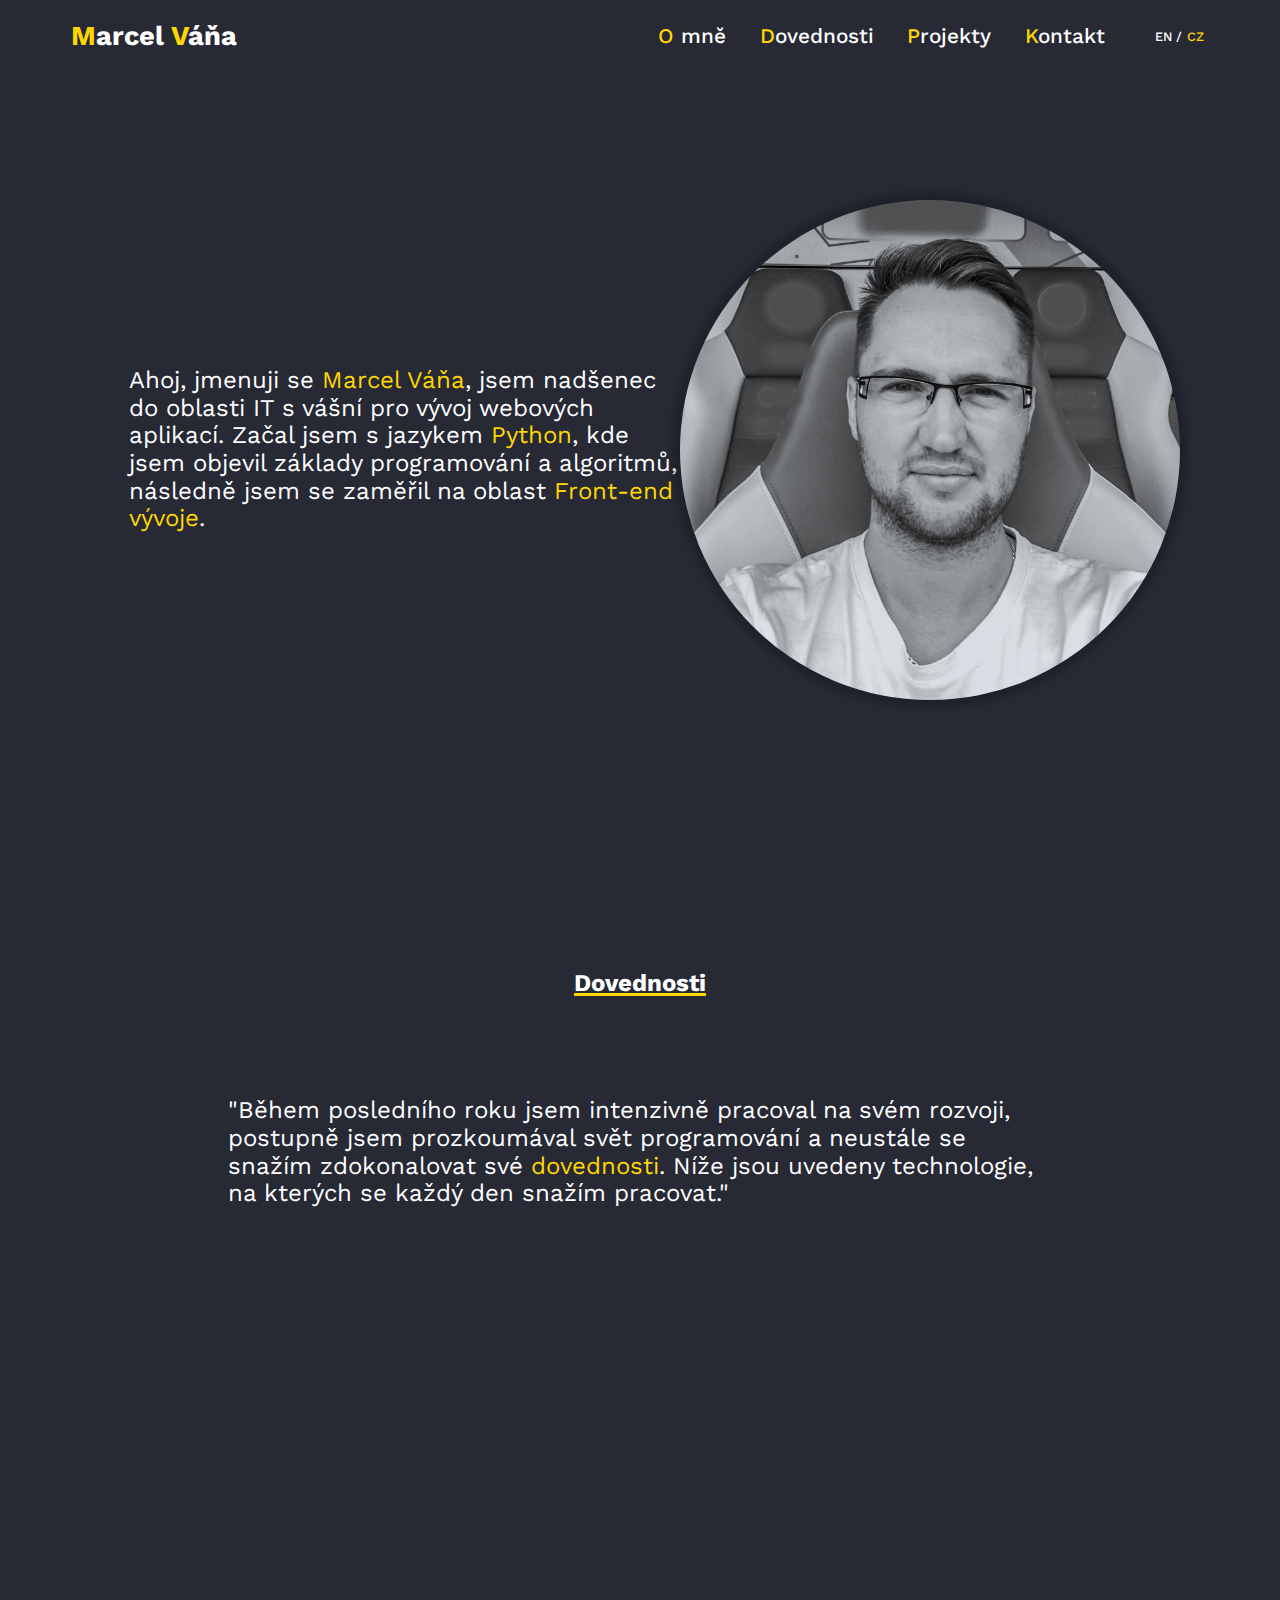
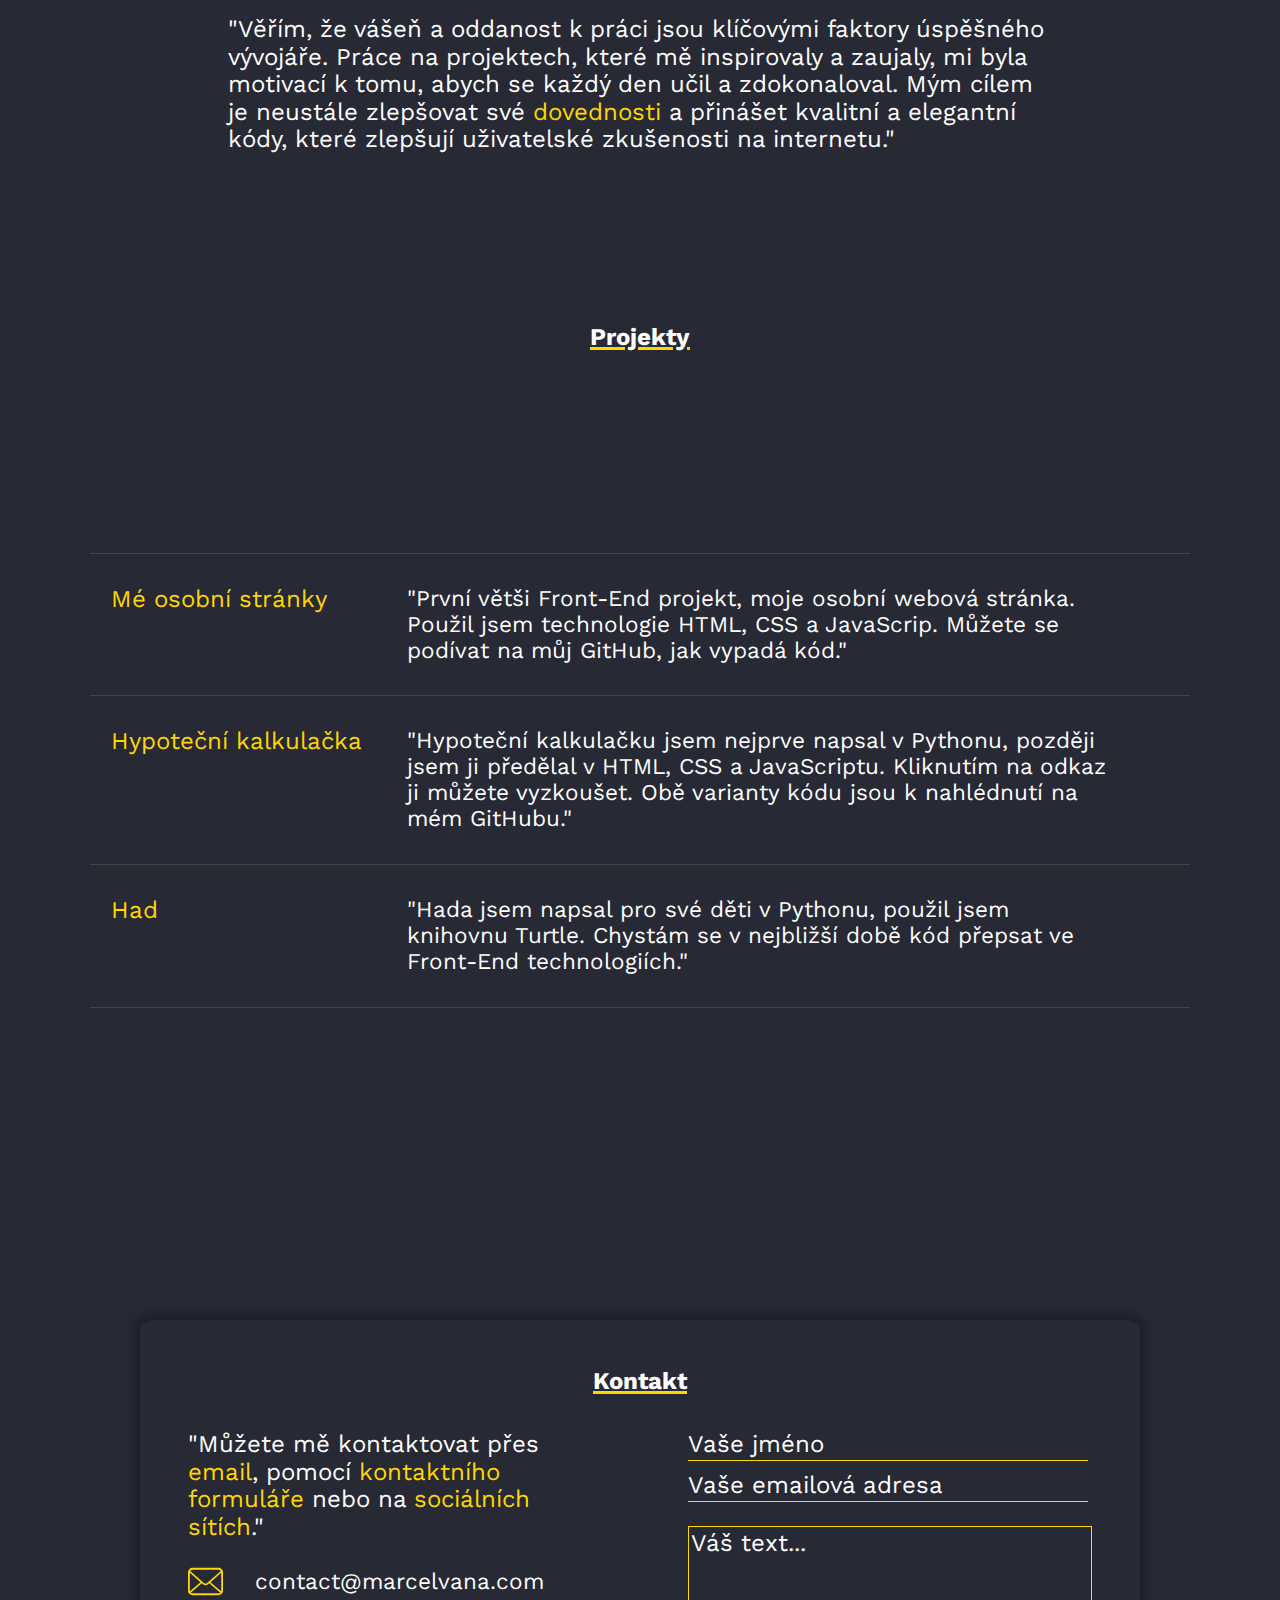
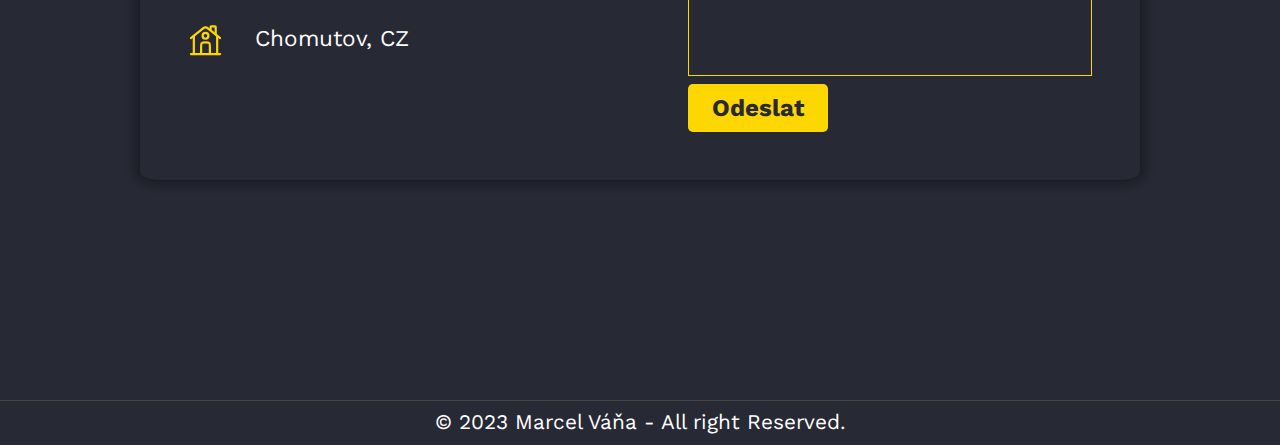
==== cz.html @ 4aff0143 "nahrána základní verze webu" ====
<!DOCTYPE html>
<html lang="en">
<head>
    <meta charset="UTF-8">
    <meta name="viewport" content="width=device-width, initial-scale=1.0">
    <title>Marcel Váňa - Front-End vývojář</title>
    <link rel="stylesheet" href="./CSS/style.css">
    <link rel="stylesheet" href="./CSS/desktop.css">
    <link rel="preconnect" href="https://fonts.googleapis.com">
        <link rel="preconnect" href="https://fonts.gstatic.com" crossorigin>
        <link href="https://fonts.googleapis.com/css2?family=Dosis&display=swap" rel="stylesheet">
    <link rel="preconnect" href="https://fonts.googleapis.com">
        <link rel="preconnect" href="https://fonts.gstatic.com" crossorigin>
        <link href="https://fonts.googleapis.com/css2?family=Work+Sans:wght@300&display=swap" rel="stylesheet">
</head>
<body>
    <header id="navigation">
        <nav class="navbar">
            <div class="header_name">
                <a class="name_text" href="#about_me"><h1 class="name_text"><span class="gold">M</span>arcel<span class="gold"> V</span>áňa</h1></a>
            </div>
            <a href="#" class="toggle-button">
                <span class="bar"></span>
                <span class="bar"></span>
                <span class="bar"></span>
            </a>
            <ul class="navigation_bar content">
                <a href="#about_me" class="o_mne nav-link" data-target="about_me"><span class="gold">O</span> mně</a>
                <a href="#skills" class="dovednosti nav-link" data-target="skills"><span class="gold">D</span>ovednosti</a>
                <a href="#projects" class="projekty nav-link" data-target="projects"><span class="gold">P</span>rojekty</a>
                <a href="#contact" class="kontakt nav-link" data-target="contact"><span class="gold">K</span>ontakt</a>
                <div class="container_languages"><a class="languages" href="./index.html">EN</a>/<a class="languages" style="color: var(--second-text-color);" href="./cz.html">CZ</a></div>
            </ul>
        </nav>
    </header>
    
    <main>
        <section class="content" id="about_me">
            <div class="image_container"><img class="main_image" src="./Image/Marcel_Vana.png" alt="Marcel Váňa"></div>
            <p class=" text_about_me">Ahoj, jmenuji se <span class="gold">Marcel Váňa</span>, jsem nadšenec do oblasti IT s vášní pro vývoj webových aplikací. Začal jsem s jazykem  <span class="gold">Python</span>, kde jsem objevil základy programování a algoritmů, následně jsem se zaměřil na oblast <span class="gold">Front-end vývoje</span>.</p>
        </section>

        <section id="skills">
            <h2 class="section_headings">Dovednosti</h2>
            <div class="container_skills">
                    <p>"Během posledního roku jsem intenzivně pracoval na svém rozvoji, postupně jsem prozkoumával svět programování a neustále se snažím zdokonalovat své <span class="gold">dovednosti</span>. Níže jsou uvedeny technologie, na kterých se každý den snažím pracovat."</p>
                <div class="container_list">
                    <ul id="list_of_skills">
                        <li>     
                            <svg class="hiddenL" width="35px" height="35px" viewBox="0 0 32 32" fill="none" xmlns="http://www.w3.org/2000/svg"><g id="SVGRepo_bgCarrier" stroke-width="0"></g><g id="SVGRepo_tracerCarrier" stroke-linecap="round" stroke-linejoin="round"></g><g id="SVGRepo_iconCarrier"> <path d="M6 28L4 3H28L26 28L16 31L6 28Z" fill="#E44D26"></path> <path d="M26 5H16V29.5L24 27L26 5Z" fill="#F16529"></path> <path d="M9.5 17.5L8.5 8H24L23.5 11H11.5L12 14.5H23L22 24L16 26L10 24L9.5 19H12.5L13 21.5L16 22.5L19 21.5L19.5 17.5H9.5Z" fill="white"></path> </g></svg>
                        
                        </li>
                        <li>     
                            <svg class="hiddenR" width="35px" height="35px" viewBox="0 0 32 32" fill="none" xmlns="http://www.w3.org/2000/svg"><g id="SVGRepo_bgCarrier" stroke-width="0"></g><g id="SVGRepo_tracerCarrier" stroke-linecap="round" stroke-linejoin="round"></g><g id="SVGRepo_iconCarrier"> <path d="M6 28L4 3H28L26 28L16 31L6 28Z" fill="#1172B8"></path> <path d="M26 5H16V29.5L24 27L26 5Z" fill="#33AADD"></path> <path d="M19.5 17.5H9.5L9 14L17 11.5H9L8.5 8.5H24L23.5 12L17 14.5H23L22 24L16 26L10 24L9.5 19H12.5L13 21.5L16 22.5L19 21.5L19.5 17.5Z" fill="white"></path> </g></svg>
                        
                        </li>
                        <li>     
                            <svg class="hiddenL" xmlns="http://www.w3.org/2000/svg" aria-label="JavaScript" role="img" viewBox="0 0 512 512" width="32px" height="32px" fill="#000000"><g id="SVGRepo_bgCarrier" stroke-width="0"></g><g id="SVGRepo_tracerCarrier" stroke-linecap="round" stroke-linejoin="round"></g><g id="SVGRepo_iconCarrier"><rect width="512" height="512" rx="15%" fill="#f7df1e"></rect><path d="M324 370c10 17 24 29 47 29c20 0 33-10 33 -24c0-16 -13 -22 -35 -32l-12-5c-35-15 -58 -33 -58 -72c0-36 27 -64 70 -64c31 0 53 11 68 39l-37 24c-8-15 -17 -21 -31 -21c-14 0-23 9 -23 21c0 14 9 20 30 29l12 5c41 18 64 35 64 76c0 43-34 67 -80 67c-45 0-74 -21 -88 -49zm-170 4c8 13 14 25 31 25c16 0 26-6 26 -30V203h48v164c0 50-29 72 -72 72c-39 0-61 -20 -72 -44z"></path></g></svg>
                        </li>
                        <li>     
                            <svg class="hiddenR" width="35px" height="35px" viewBox="0 0 32 32" fill="none" xmlns="http://www.w3.org/2000/svg"><g id="SVGRepo_bgCarrier" stroke-width="0"></g><g id="SVGRepo_tracerCarrier" stroke-linecap="round" stroke-linejoin="round"></g><g id="SVGRepo_iconCarrier"> <path fill-rule="evenodd" clip-rule="evenodd" d="M13.0164 2C10.8193 2 9.03825 3.72453 9.03825 5.85185V8.51852H15.9235V9.25926H5.97814C3.78107 9.25926 2 10.9838 2 13.1111L2 18.8889C2 21.0162 3.78107 22.7407 5.97814 22.7407H8.27322V19.4815C8.27322 17.3542 10.0543 15.6296 12.2514 15.6296H19.5956C21.4547 15.6296 22.9617 14.1704 22.9617 12.3704V5.85185C22.9617 3.72453 21.1807 2 18.9836 2H13.0164ZM12.0984 6.74074C12.8589 6.74074 13.4754 6.14378 13.4754 5.40741C13.4754 4.67103 12.8589 4.07407 12.0984 4.07407C11.3378 4.07407 10.7213 4.67103 10.7213 5.40741C10.7213 6.14378 11.3378 6.74074 12.0984 6.74074Z" fill="url(#paint0_linear_87_8204)"></path> <path fill-rule="evenodd" clip-rule="evenodd" d="M18.9834 30C21.1805 30 22.9616 28.2755 22.9616 26.1482V23.4815L16.0763 23.4815L16.0763 22.7408L26.0217 22.7408C28.2188 22.7408 29.9998 21.0162 29.9998 18.8889V13.1111C29.9998 10.9838 28.2188 9.25928 26.0217 9.25928L23.7266 9.25928V12.5185C23.7266 14.6459 21.9455 16.3704 19.7485 16.3704L12.4042 16.3704C10.5451 16.3704 9.03809 17.8296 9.03809 19.6296L9.03809 26.1482C9.03809 28.2755 10.8192 30 13.0162 30H18.9834ZM19.9015 25.2593C19.1409 25.2593 18.5244 25.8562 18.5244 26.5926C18.5244 27.329 19.1409 27.9259 19.9015 27.9259C20.662 27.9259 21.2785 27.329 21.2785 26.5926C21.2785 25.8562 20.662 25.2593 19.9015 25.2593Z" fill="url(#paint1_linear_87_8204)"></path> <defs> <linearGradient id="paint0_linear_87_8204" x1="12.4809" y1="2" x2="12.4809" y2="22.7407" gradientUnits="userSpaceOnUse"> <stop stop-color="#327EBD"></stop> <stop offset="1" stop-color="#1565A7"></stop> </linearGradient> <linearGradient id="paint1_linear_87_8204" x1="19.519" y1="9.25928" x2="19.519" y2="30" gradientUnits="userSpaceOnUse"> <stop stop-color="#FFDA4B"></stop> <stop offset="1" stop-color="#F9C600"></stop> </linearGradient> </defs> </g></svg>
                    
                        </li>
                        <li>     
                            <svg class="hiddenL" width="35px" height="35px" viewBox="0 0 16 16" xmlns="http://www.w3.org/2000/svg" fill="none"><g id="SVGRepo_bgCarrier" stroke-width="0"></g><g id="SVGRepo_tracerCarrier" stroke-linecap="round" stroke-linejoin="round"></g><g id="SVGRepo_iconCarrier"><path fill="#1ABCFE" d="M8.55 8c0-1.289 1.019-2.333 2.275-2.333C12.082 5.667 13.1 6.71 13.1 8c0 1.289-1.018 2.333-2.275 2.333C9.57 10.333 8.55 9.29 8.55 8z"></path><path fill="#0ACF83" d="M4 12.667c0-1.289 1.019-2.334 2.275-2.334H8.55v2.334C8.55 13.955 7.531 15 6.275 15S4 13.955 4 12.667z"></path><path fill="#FF7262" d="M8.55 1v4.667h2.275c1.257 0 2.275-1.045 2.275-2.334C13.1 2.045 12.082 1 10.825 1H8.55z"></path><path fill="#F24E1E" d="M4 3.333c0 1.289 1.019 2.334 2.275 2.334H8.55V1H6.275C5.019 1 4 2.045 4 3.333z"></path><path fill="#A259FF" d="M4 8c0 1.289 1.019 2.333 2.275 2.333H8.55V5.667H6.275C5.019 5.667 4 6.71 4 8z"></path></g></svg>
                        </li>
                    </ul>
                    <ul id="list_name">
                        <li class="hiddenL">HTML</li>
                        <li class="hiddenR">CSS</li>
                        <li class="hiddenL">JavaScript</li>
                        <li class="hiddenR">Python</li>
                        <li class="hiddenL">Figma</li>
                    </ul>
                </div>
                    <p>"Věřím, že vášeň a oddanost k práci jsou klíčovými faktory úspěšného vývojáře. Práce na projektech, které mě inspirovaly a zaujaly, mi byla motivací k tomu, abych se každý den učil a zdokonaloval. Mým cílem je neustále zlepšovat své <span class="gold">dovednosti</span> a přinášet kvalitní a elegantní kódy, které zlepšují uživatelské zkušenosti na internetu."</p>
            </div>
        </section>

        <section id="projects">
            <h2 class="section_headings">Projekty</h2>
            <ul class="ul_skills">
            <div class="container_projects">
                <div class="headings_and_technology">
                    <a class="project_title" href="#">Mé osobní stránky</a>
                        <div class="technology_used">
                            <svg class="hiddenL icon" width="25px" height="25px" viewBox="0 0 32 32" fill="none" xmlns="http://www.w3.org/2000/svg"><g id="SVGRepo_bgCarrier" stroke-width="0"></g><g id="SVGRepo_tracerCarrier" stroke-linecap="round" stroke-linejoin="round"></g><g id="SVGRepo_iconCarrier"> <path d="M6 28L4 3H28L26 28L16 31L6 28Z" fill="#E44D26"></path> <path d="M26 5H16V29.5L24 27L26 5Z" fill="#F16529"></path> <path d="M9.5 17.5L8.5 8H24L23.5 11H11.5L12 14.5H23L22 24L16 26L10 24L9.5 19H12.5L13 21.5L16 22.5L19 21.5L19.5 17.5H9.5Z" fill="white"></path> </g></svg>
                            <svg class="hiddenL icon" width="25px" height="25px" viewBox="0 0 32 32" fill="none" xmlns="http://www.w3.org/2000/svg"><g id="SVGRepo_bgCarrier" stroke-width="0"></g><g id="SVGRepo_tracerCarrier" stroke-linecap="round" stroke-linejoin="round"></g><g id="SVGRepo_iconCarrier"> <path d="M6 28L4 3H28L26 28L16 31L6 28Z" fill="#1172B8"></path> <path d="M26 5H16V29.5L24 27L26 5Z" fill="#33AADD"></path> <path d="M19.5 17.5H9.5L9 14L17 11.5H9L8.5 8.5H24L23.5 12L17 14.5H23L22 24L16 26L10 24L9.5 19H12.5L13 21.5L16 22.5L19 21.5L19.5 17.5Z" fill="white"></path> </g></svg>
                            <svg class="hiddenL icon" xmlns="http://www.w3.org/2000/svg" aria-label="JavaScript" role="img" viewBox="0 0 512 512" width="22px" height="22px" fill="#000000"><g id="SVGRepo_bgCarrier" stroke-width="0"></g><g id="SVGRepo_tracerCarrier" stroke-linecap="round" stroke-linejoin="round"></g><g id="SVGRepo_iconCarrier"><rect width="512" height="512" rx="15%" fill="#f7df1e"></rect><path d="M324 370c10 17 24 29 47 29c20 0 33-10 33 -24c0-16 -13 -22 -35 -32l-12-5c-35-15 -58 -33 -58 -72c0-36 27 -64 70 -64c31 0 53 11 68 39l-37 24c-8-15 -17 -21 -31 -21c-14 0-23 9 -23 21c0 14 9 20 30 29l12 5c41 18 64 35 64 76c0 43-34 67 -80 67c-45 0-74 -21 -88 -49zm-170 4c8 13 14 25 31 25c16 0 26-6 26 -30V203h48v164c0 50-29 72 -72 72c-39 0-61 -20 -72 -44z"></path></g></svg>
                        </div>
                </div>
                <div class="projects_info">
                    <p>"První větši Front-End projekt, moje osobní webová stránka. Použil jsem technologie HTML, CSS a JavaScrip. Můžete se podívat na můj GitHub, jak vypadá kód."</p>
                </div>
                <div class="links hiddenR">
                    <a class="icon_github marked_icon" href="https://github.com/Marselinho17/My-personal-website.git" target="_blank">
                        <svg width="30px" height="30px" viewBox="0 0 20 20" version="1.1" xmlns="http://www.w3.org/2000/svg" xmlns:xlink="http://www.w3.org/1999/xlink" fill="#ffffff"><g id="SVGRepo_bgCarrier" stroke-width="0"></g><g id="SVGRepo_tracerCarrier" stroke-linecap="round" stroke-linejoin="round"></g><g id="SVGRepo_iconCarrier"> <title>github [#ffffff]</title> <desc>Created with Sketch.</desc> <defs> </defs> <g id="Page-1" stroke="none" stroke-width="1" fill="none" fill-rule="evenodd"> <g id="Dribbble-Light-Preview" transform="translate(-140.000000, -7559.000000)" fill="#ffffff"> <g id="icons" transform="translate(56.000000, 160.000000)"> <path d="M94,7399 C99.523,7399 104,7403.59 104,7409.253 C104,7413.782 101.138,7417.624 97.167,7418.981 C96.66,7419.082 96.48,7418.762 96.48,7418.489 C96.48,7418.151 96.492,7417.047 96.492,7415.675 C96.492,7414.719 96.172,7414.095 95.813,7413.777 C98.04,7413.523 100.38,7412.656 100.38,7408.718 C100.38,7407.598 99.992,7406.684 99.35,7405.966 C99.454,7405.707 99.797,7404.664 99.252,7403.252 C99.252,7403.252 98.414,7402.977 96.505,7404.303 C95.706,7404.076 94.85,7403.962 94,7403.958 C93.15,7403.962 92.295,7404.076 91.497,7404.303 C89.586,7402.977 88.746,7403.252 88.746,7403.252 C88.203,7404.664 88.546,7405.707 88.649,7405.966 C88.01,7406.684 87.619,7407.598 87.619,7408.718 C87.619,7412.646 89.954,7413.526 92.175,7413.785 C91.889,7414.041 91.63,7414.493 91.54,7415.156 C90.97,7415.418 89.522,7415.871 88.63,7414.304 C88.63,7414.304 88.101,7413.319 87.097,7413.247 C87.097,7413.247 86.122,7413.234 87.029,7413.87 C87.029,7413.87 87.684,7414.185 88.139,7415.37 C88.139,7415.37 88.726,7417.2 91.508,7416.58 C91.513,7417.437 91.522,7418.245 91.522,7418.489 C91.522,7418.76 91.338,7419.077 90.839,7418.982 C86.865,7417.627 84,7413.783 84,7409.253 C84,7403.59 88.478,7399 94,7399" id="github-[#ffffff]"> </path> </g> </g> </g> </g></svg>
                    </a>
                </div>
            </div>
            <div class="container_projects">
                <div class="headings_and_technology">
                    <a class="project_title" href="./calculatorCz.html">Hypoteční kalkulačka</a>
                        <div class="technology_used">
                            <svg class="hiddenL icon" width="25px" height="25px" viewBox="0 0 32 32" fill="none" xmlns="http://www.w3.org/2000/svg"><g id="SVGRepo_bgCarrier" stroke-width="0"></g><g id="SVGRepo_tracerCarrier" stroke-linecap="round" stroke-linejoin="round"></g><g id="SVGRepo_iconCarrier"> <path d="M6 28L4 3H28L26 28L16 31L6 28Z" fill="#E44D26"></path> <path d="M26 5H16V29.5L24 27L26 5Z" fill="#F16529"></path> <path d="M9.5 17.5L8.5 8H24L23.5 11H11.5L12 14.5H23L22 24L16 26L10 24L9.5 19H12.5L13 21.5L16 22.5L19 21.5L19.5 17.5H9.5Z" fill="white"></path> </g></svg>
                            <svg class="hiddenL icon" width="25px" height="25px" viewBox="0 0 32 32" fill="none" xmlns="http://www.w3.org/2000/svg"><g id="SVGRepo_bgCarrier" stroke-width="0"></g><g id="SVGRepo_tracerCarrier" stroke-linecap="round" stroke-linejoin="round"></g><g id="SVGRepo_iconCarrier"> <path d="M6 28L4 3H28L26 28L16 31L6 28Z" fill="#1172B8"></path> <path d="M26 5H16V29.5L24 27L26 5Z" fill="#33AADD"></path> <path d="M19.5 17.5H9.5L9 14L17 11.5H9L8.5 8.5H24L23.5 12L17 14.5H23L22 24L16 26L10 24L9.5 19H12.5L13 21.5L16 22.5L19 21.5L19.5 17.5Z" fill="white"></path> </g></svg>
                            <svg class="hiddenL icon" xmlns="http://www.w3.org/2000/svg" aria-label="JavaScript" role="img" viewBox="0 0 512 512" width="22px" height="22px" fill="#000000"><g id="SVGRepo_bgCarrier" stroke-width="0"></g><g id="SVGRepo_tracerCarrier" stroke-linecap="round" stroke-linejoin="round"></g><g id="SVGRepo_iconCarrier"><rect width="512" height="512" rx="15%" fill="#f7df1e"></rect><path d="M324 370c10 17 24 29 47 29c20 0 33-10 33 -24c0-16 -13 -22 -35 -32l-12-5c-35-15 -58 -33 -58 -72c0-36 27 -64 70 -64c31 0 53 11 68 39l-37 24c-8-15 -17 -21 -31 -21c-14 0-23 9 -23 21c0 14 9 20 30 29l12 5c41 18 64 35 64 76c0 43-34 67 -80 67c-45 0-74 -21 -88 -49zm-170 4c8 13 14 25 31 25c16 0 26-6 26 -30V203h48v164c0 50-29 72 -72 72c-39 0-61 -20 -72 -44z"></path></g></svg>
                            <svg class="hiddenL icon" width="25px" height="25px" viewBox="0 0 32 32" fill="none" xmlns="http://www.w3.org/2000/svg"><g id="SVGRepo_bgCarrier" stroke-width="0"></g><g id="SVGRepo_tracerCarrier" stroke-linecap="round" stroke-linejoin="round"></g><g id="SVGRepo_iconCarrier"> <path fill-rule="evenodd" clip-rule="evenodd" d="M13.0164 2C10.8193 2 9.03825 3.72453 9.03825 5.85185V8.51852H15.9235V9.25926H5.97814C3.78107 9.25926 2 10.9838 2 13.1111L2 18.8889C2 21.0162 3.78107 22.7407 5.97814 22.7407H8.27322V19.4815C8.27322 17.3542 10.0543 15.6296 12.2514 15.6296H19.5956C21.4547 15.6296 22.9617 14.1704 22.9617 12.3704V5.85185C22.9617 3.72453 21.1807 2 18.9836 2H13.0164ZM12.0984 6.74074C12.8589 6.74074 13.4754 6.14378 13.4754 5.40741C13.4754 4.67103 12.8589 4.07407 12.0984 4.07407C11.3378 4.07407 10.7213 4.67103 10.7213 5.40741C10.7213 6.14378 11.3378 6.74074 12.0984 6.74074Z" fill="url(#paint0_linear_87_8204)"></path> <path fill-rule="evenodd" clip-rule="evenodd" d="M18.9834 30C21.1805 30 22.9616 28.2755 22.9616 26.1482V23.4815L16.0763 23.4815L16.0763 22.7408L26.0217 22.7408C28.2188 22.7408 29.9998 21.0162 29.9998 18.8889V13.1111C29.9998 10.9838 28.2188 9.25928 26.0217 9.25928L23.7266 9.25928V12.5185C23.7266 14.6459 21.9455 16.3704 19.7485 16.3704L12.4042 16.3704C10.5451 16.3704 9.03809 17.8296 9.03809 19.6296L9.03809 26.1482C9.03809 28.2755 10.8192 30 13.0162 30H18.9834ZM19.9015 25.2593C19.1409 25.2593 18.5244 25.8562 18.5244 26.5926C18.5244 27.329 19.1409 27.9259 19.9015 27.9259C20.662 27.9259 21.2785 27.329 21.2785 26.5926C21.2785 25.8562 20.662 25.2593 19.9015 25.2593Z" fill="url(#paint1_linear_87_8204)"></path> <defs> <linearGradient id="paint0_linear_87_8204" x1="12.4809" y1="2" x2="12.4809" y2="22.7407" gradientUnits="userSpaceOnUse"> <stop stop-color="#327EBD"></stop> <stop offset="1" stop-color="#1565A7"></stop> </linearGradient> <linearGradient id="paint1_linear_87_8204" x1="19.519" y1="9.25928" x2="19.519" y2="30" gradientUnits="userSpaceOnUse"> <stop stop-color="#FFDA4B"></stop> <stop offset="1" stop-color="#F9C600"></stop> </linearGradient> </defs> </g></svg>
                        </div>
                </div>
                <div class="projects_info">
                    <p>"Hypoteční kalkulačku jsem nejprve napsal v Pythonu, později jsem ji předělal v HTML, CSS a JavaScriptu. Kliknutím na odkaz ji můžete vyzkoušet. Obě varianty kódu jsou k nahlédnutí na mém GitHubu."</p>
                </div>
                <div class="links hiddenR">
                    <a class="icon_github marked_icon" href="#" target="_blank">
                        <svg class="gitHub" width="30px" height="30px" viewBox="0 0 20 20" version="1.1" xmlns="http://www.w3.org/2000/svg" xmlns:xlink="http://www.w3.org/1999/xlink" fill="#ffffff"><g id="SVGRepo_bgCarrier" stroke-width="0"></g><g id="SVGRepo_tracerCarrier" stroke-linecap="round" stroke-linejoin="round"></g><g id="SVGRepo_iconCarrier"> <title>github [#ffffff]</title> <desc>Created with Sketch.</desc> <defs> </defs> <g id="Page-1" stroke="none" stroke-width="1" fill="none" fill-rule="evenodd"> <g id="Dribbble-Light-Preview" transform="translate(-140.000000, -7559.000000)" fill="#ffffff"> <g id="icons" transform="translate(56.000000, 160.000000)"> <path d="M94,7399 C99.523,7399 104,7403.59 104,7409.253 C104,7413.782 101.138,7417.624 97.167,7418.981 C96.66,7419.082 96.48,7418.762 96.48,7418.489 C96.48,7418.151 96.492,7417.047 96.492,7415.675 C96.492,7414.719 96.172,7414.095 95.813,7413.777 C98.04,7413.523 100.38,7412.656 100.38,7408.718 C100.38,7407.598 99.992,7406.684 99.35,7405.966 C99.454,7405.707 99.797,7404.664 99.252,7403.252 C99.252,7403.252 98.414,7402.977 96.505,7404.303 C95.706,7404.076 94.85,7403.962 94,7403.958 C93.15,7403.962 92.295,7404.076 91.497,7404.303 C89.586,7402.977 88.746,7403.252 88.746,7403.252 C88.203,7404.664 88.546,7405.707 88.649,7405.966 C88.01,7406.684 87.619,7407.598 87.619,7408.718 C87.619,7412.646 89.954,7413.526 92.175,7413.785 C91.889,7414.041 91.63,7414.493 91.54,7415.156 C90.97,7415.418 89.522,7415.871 88.63,7414.304 C88.63,7414.304 88.101,7413.319 87.097,7413.247 C87.097,7413.247 86.122,7413.234 87.029,7413.87 C87.029,7413.87 87.684,7414.185 88.139,7415.37 C88.139,7415.37 88.726,7417.2 91.508,7416.58 C91.513,7417.437 91.522,7418.245 91.522,7418.489 C91.522,7418.76 91.338,7419.077 90.839,7418.982 C86.865,7417.627 84,7413.783 84,7409.253 C84,7403.59 88.478,7399 94,7399" id="github-[#ffffff]"> </path> </g> </g> </g> </g></svg>
                    </a>
                </div>
            </div>
            <div class="container_projects">
                <div class="headings_and_technology">
                    <a class="project_title" href="">Had</a>
                        <div class="technology_used">
                            <svg class="hiddenL" width="25px" height="25px" viewBox="0 0 32 32" fill="none" xmlns="http://www.w3.org/2000/svg"><g id="SVGRepo_bgCarrier" stroke-width="0"></g><g id="SVGRepo_tracerCarrier" stroke-linecap="round" stroke-linejoin="round"></g><g id="SVGRepo_iconCarrier"> <path fill-rule="evenodd" clip-rule="evenodd" d="M13.0164 2C10.8193 2 9.03825 3.72453 9.03825 5.85185V8.51852H15.9235V9.25926H5.97814C3.78107 9.25926 2 10.9838 2 13.1111L2 18.8889C2 21.0162 3.78107 22.7407 5.97814 22.7407H8.27322V19.4815C8.27322 17.3542 10.0543 15.6296 12.2514 15.6296H19.5956C21.4547 15.6296 22.9617 14.1704 22.9617 12.3704V5.85185C22.9617 3.72453 21.1807 2 18.9836 2H13.0164ZM12.0984 6.74074C12.8589 6.74074 13.4754 6.14378 13.4754 5.40741C13.4754 4.67103 12.8589 4.07407 12.0984 4.07407C11.3378 4.07407 10.7213 4.67103 10.7213 5.40741C10.7213 6.14378 11.3378 6.74074 12.0984 6.74074Z" fill="url(#paint0_linear_87_8204)"></path> <path fill-rule="evenodd" clip-rule="evenodd" d="M18.9834 30C21.1805 30 22.9616 28.2755 22.9616 26.1482V23.4815L16.0763 23.4815L16.0763 22.7408L26.0217 22.7408C28.2188 22.7408 29.9998 21.0162 29.9998 18.8889V13.1111C29.9998 10.9838 28.2188 9.25928 26.0217 9.25928L23.7266 9.25928V12.5185C23.7266 14.6459 21.9455 16.3704 19.7485 16.3704L12.4042 16.3704C10.5451 16.3704 9.03809 17.8296 9.03809 19.6296L9.03809 26.1482C9.03809 28.2755 10.8192 30 13.0162 30H18.9834ZM19.9015 25.2593C19.1409 25.2593 18.5244 25.8562 18.5244 26.5926C18.5244 27.329 19.1409 27.9259 19.9015 27.9259C20.662 27.9259 21.2785 27.329 21.2785 26.5926C21.2785 25.8562 20.662 25.2593 19.9015 25.2593Z" fill="url(#paint1_linear_87_8204)"></path> <defs> <linearGradient id="paint0_linear_87_8204" x1="12.4809" y1="2" x2="12.4809" y2="22.7407" gradientUnits="userSpaceOnUse"> <stop stop-color="#327EBD"></stop> <stop offset="1" stop-color="#1565A7"></stop> </linearGradient> <linearGradient id="paint1_linear_87_8204" x1="19.519" y1="9.25928" x2="19.519" y2="30" gradientUnits="userSpaceOnUse"> <stop stop-color="#FFDA4B"></stop> <stop offset="1" stop-color="#F9C600"></stop> </linearGradient> </defs> </g></svg>
                        </div>
                </div>
                <div class="projects_info">
                    <p>"Hada jsem napsal pro své děti v Pythonu, použil jsem knihovnu Turtle. Chystám se v nejbližší době kód přepsat ve Front-End technologiích."</p>
                </div>
                <div class="links hiddenR">
                    <a class="icon_github marked_icon" href="#" target="_blank">
                        <svg width="30px" height="30px" viewBox="0 0 20 20" version="1.1" xmlns="http://www.w3.org/2000/svg" xmlns:xlink="http://www.w3.org/1999/xlink" fill="#ffffff"><g id="SVGRepo_bgCarrier" stroke-width="0"></g><g id="SVGRepo_tracerCarrier" stroke-linecap="round" stroke-linejoin="round"></g><g id="SVGRepo_iconCarrier"> <title>github [#ffffff]</title> <desc>Created with Sketch.</desc> <defs> </defs> <g id="Page-1" stroke="none" stroke-width="1" fill="none" fill-rule="evenodd"> <g id="Dribbble-Light-Preview" transform="translate(-140.000000, -7559.000000)" fill="#ffffff"> <g id="icons" transform="translate(56.000000, 160.000000)"> <path d="M94,7399 C99.523,7399 104,7403.59 104,7409.253 C104,7413.782 101.138,7417.624 97.167,7418.981 C96.66,7419.082 96.48,7418.762 96.48,7418.489 C96.48,7418.151 96.492,7417.047 96.492,7415.675 C96.492,7414.719 96.172,7414.095 95.813,7413.777 C98.04,7413.523 100.38,7412.656 100.38,7408.718 C100.38,7407.598 99.992,7406.684 99.35,7405.966 C99.454,7405.707 99.797,7404.664 99.252,7403.252 C99.252,7403.252 98.414,7402.977 96.505,7404.303 C95.706,7404.076 94.85,7403.962 94,7403.958 C93.15,7403.962 92.295,7404.076 91.497,7404.303 C89.586,7402.977 88.746,7403.252 88.746,7403.252 C88.203,7404.664 88.546,7405.707 88.649,7405.966 C88.01,7406.684 87.619,7407.598 87.619,7408.718 C87.619,7412.646 89.954,7413.526 92.175,7413.785 C91.889,7414.041 91.63,7414.493 91.54,7415.156 C90.97,7415.418 89.522,7415.871 88.63,7414.304 C88.63,7414.304 88.101,7413.319 87.097,7413.247 C87.097,7413.247 86.122,7413.234 87.029,7413.87 C87.029,7413.87 87.684,7414.185 88.139,7415.37 C88.139,7415.37 88.726,7417.2 91.508,7416.58 C91.513,7417.437 91.522,7418.245 91.522,7418.489 C91.522,7418.76 91.338,7419.077 90.839,7418.982 C86.865,7417.627 84,7413.783 84,7409.253 C84,7403.59 88.478,7399 94,7399" id="github-[#ffffff]"> </path> </g> </g> </g> </g></svg>
                    </a>
                </div>
            </div>
            </ul>
        </section>

        <section id="contact">
            <div class="container_contact">
                <h2 class="section_headings">Kontakt</h2>
                <div class="textPlusForm_container">
                    <div class="contact_info_container">
                        <div class="contact_line">
                            <p class="text_contactLine">"Můžete mě kontaktovat přes <span class="gold">email</span>, pomocí <span class="gold">kontaktního formuláře</span> nebo na <span class="gold">sociálních sítích</span>."</p>
                        </div>
                        <div class="contact_line">
                            <svg height="35px" width="35px" version="1.1" id="_x32_" xmlns="http://www.w3.org/2000/svg" xmlns:xlink="http://www.w3.org/1999/xlink" viewBox="0 0 512 512" xml:space="preserve" fill="#000000"><g id="SVGRepo_bgCarrier" stroke-width="0"></g><g id="SVGRepo_tracerCarrier" stroke-linecap="round" stroke-linejoin="round"></g><g id="SVGRepo_iconCarrier"> <style type="text/css"> .st0{fill:#ffd700;} </style> <g> <path class="st0" d="M510.746,110.361c-2.128-10.754-6.926-20.918-13.926-29.463c-1.422-1.794-2.909-3.39-4.535-5.009 c-12.454-12.52-29.778-19.701-47.531-19.701H67.244c-17.951,0-34.834,7-47.539,19.708c-1.608,1.604-3.099,3.216-4.575,5.067 c-6.97,8.509-11.747,18.659-13.824,29.428C0.438,114.62,0,119.002,0,123.435v265.137c0,9.224,1.874,18.206,5.589,26.745 c3.215,7.583,8.093,14.772,14.112,20.788c1.516,1.509,3.022,2.901,4.63,4.258c12.034,9.966,27.272,15.45,42.913,15.45h377.51 c15.742,0,30.965-5.505,42.967-15.56c1.604-1.298,3.091-2.661,4.578-4.148c5.818-5.812,10.442-12.49,13.766-19.854l0.438-1.05 c3.646-8.377,5.497-17.33,5.497-26.628V123.435C512,119.06,511.578,114.649,510.746,110.361z M34.823,99.104 c0.951-1.392,2.165-2.821,3.714-4.382c7.689-7.685,17.886-11.914,28.706-11.914h377.51c10.915,0,21.115,4.236,28.719,11.929 c1.313,1.327,2.567,2.8,3.661,4.272l2.887,3.88l-201.5,175.616c-6.212,5.446-14.21,8.443-22.523,8.443 c-8.231,0-16.222-2.99-22.508-8.436L32.19,102.939L34.823,99.104z M26.755,390.913c-0.109-0.722-0.134-1.524-0.134-2.341V128.925 l156.37,136.411L28.199,400.297L26.755,390.913z M464.899,423.84c-6.052,3.492-13.022,5.344-20.145,5.344H67.244 c-7.127,0-14.094-1.852-20.142-5.344l-6.328-3.668l159.936-139.379l17.528,15.246c10.514,9.128,23.922,14.16,37.761,14.16 c13.89,0,27.32-5.032,37.827-14.16l17.521-15.253L471.228,420.18L464.899,423.84z M485.372,388.572 c0,0.803-0.015,1.597-0.116,2.304l-1.386,9.472L329.012,265.409l156.36-136.418V388.572z"></path> </g> </g></svg>
                            <a class="links_contact" href="mailto:contact@marcelvana.com">contact@marcelvana.com</a>
                        </div>
                        <div class="contact_line">
                            <svg width="35px" height="35px" viewBox="0 0 24 24" fill="none" xmlns="http://www.w3.org/2000/svg"><g id="SVGRepo_bgCarrier" stroke-width="0"></g><g id="SVGRepo_tracerCarrier" stroke-linecap="round" stroke-linejoin="round"></g><g id="SVGRepo_iconCarrier"> <path d="M22 22L2 22" stroke="#ffd700" stroke-width="1.5" stroke-linecap="round"></path> <path d="M2 11L10.1259 4.49931C11.2216 3.62279 12.7784 3.62279 13.8741 4.49931L22 11" stroke="#ffd700" stroke-width="1.5" stroke-linecap="round"></path> <path d="M15.5 5.5V3.5C15.5 3.22386 15.7239 3 16 3H18.5C18.7761 3 19 3.22386 19 3.5V8.5" stroke="#ffd700" stroke-width="1.5" stroke-linecap="round"></path> <path d="M4 22V9.5" stroke="#ffd700" stroke-width="1.5" stroke-linecap="round"></path> <path d="M20 22V9.5" stroke="#ffd700" stroke-width="1.5" stroke-linecap="round"></path> <path d="M15 22V17C15 15.5858 15 14.8787 14.5607 14.4393C14.1213 14 13.4142 14 12 14C10.5858 14 9.87868 14 9.43934 14.4393C9 14.8787 9 15.5858 9 17V22" stroke="#ffd700" stroke-width="1.5"></path> <path d="M14 9.5C14 10.6046 13.1046 11.5 12 11.5C10.8954 11.5 10 10.6046 10 9.5C10 8.39543 10.8954 7.5 12 7.5C13.1046 7.5 14 8.39543 14 9.5Z" stroke="#ffd700" stroke-width="1.5"></path> </g></svg>
                            <p class="adress">Chomutov, CZ</p>
                        </div>
                        <div class="social_sites">
                            <a class="hiddenL icon marked_icon" href="https://twitter.com/MarseIinho" target="_blank">
                                <svg fill="#ffffff" height="45px" width="45px" version="1.1" id="Layer_1" xmlns="http://www.w3.org/2000/svg" xmlns:xlink="http://www.w3.org/1999/xlink" viewBox="-143 145 512 512" xml:space="preserve"><g id="SVGRepo_bgCarrier" stroke-width="0"></g><g id="SVGRepo_tracerCarrier" stroke-linecap="round" stroke-linejoin="round"></g><g id="SVGRepo_iconCarrier"> <path d="M113,145c-141.4,0-256,114.6-256,256s114.6,256,256,256s256-114.6,256-256S254.4,145,113,145z M215.2,361.2 c0.1,2.2,0.1,4.5,0.1,6.8c0,69.5-52.9,149.7-149.7,149.7c-29.7,0-57.4-8.7-80.6-23.6c4.1,0.5,8.3,0.7,12.6,0.7 c24.6,0,47.3-8.4,65.3-22.5c-23-0.4-42.5-15.6-49.1-36.5c3.2,0.6,6.5,0.9,9.9,0.9c4.8,0,9.5-0.6,13.9-1.9 C13.5,430-4.6,408.7-4.6,383.2v-0.6c7.1,3.9,15.2,6.3,23.8,6.6c-14.1-9.4-23.4-25.6-23.4-43.8c0-9.6,2.6-18.7,7.1-26.5 c26,31.9,64.7,52.8,108.4,55c-0.9-3.8-1.4-7.8-1.4-12c0-29,23.6-52.6,52.6-52.6c15.1,0,28.8,6.4,38.4,16.6 c12-2.4,23.2-6.7,33.4-12.8c-3.9,12.3-12.3,22.6-23.1,29.1c10.6-1.3,20.8-4.1,30.2-8.3C234.4,344.5,225.5,353.7,215.2,361.2z"></path> </g></svg>
                            </a>
                            <a class="hiddenL icon marked_icon" href="https://www.linkedin.com/in/marcel-vana-fdw" target="_blank">
                                <svg fill="#ffffff" height="45px" width="45px" version="1.1" id="Layer_1" xmlns="http://www.w3.org/2000/svg" xmlns:xlink="http://www.w3.org/1999/xlink" viewBox="-143 145 512 512" xml:space="preserve"><g id="SVGRepo_bgCarrier" stroke-width="0"></g><g id="SVGRepo_tracerCarrier" stroke-linecap="round" stroke-linejoin="round"></g><g id="SVGRepo_iconCarrier"> <path d="M113,145c-141.4,0-256,114.6-256,256s114.6,256,256,256s256-114.6,256-256S254.4,145,113,145z M41.4,508.1H-8.5V348.4h49.9 V508.1z M15.1,328.4h-0.4c-18.1,0-29.8-12.2-29.8-27.7c0-15.8,12.1-27.7,30.5-27.7c18.4,0,29.7,11.9,30.1,27.7 C45.6,316.1,33.9,328.4,15.1,328.4z M241,508.1h-56.6v-82.6c0-21.6-8.8-36.4-28.3-36.4c-14.9,0-23.2,10-27,19.6 c-1.4,3.4-1.2,8.2-1.2,13.1v86.3H71.8c0,0,0.7-146.4,0-159.7h56.1v25.1c3.3-11,21.2-26.6,49.8-26.6c35.5,0,63.3,23,63.3,72.4V508.1z "></path> </g></svg>
                            </a>
                            <a class="hiddenL icon marked_icon" href="https://github.com/Marselinho17" target="_blank">
                                <svg class="marked_icon" width="45px" height="45px" viewBox="0 0 20 20" version="1.1" xmlns="http://www.w3.org/2000/svg" xmlns:xlink="http://www.w3.org/1999/xlink" fill="#000000"><g id="SVGRepo_bgCarrier" stroke-width="0"></g><g id="SVGRepo_tracerCarrier" stroke-linecap="round" stroke-linejoin="round"></g><g id="SVGRepo_iconCarrier"> <title>github [#ffffff]</title> <desc>Created with Sketch.</desc> <defs> </defs> <g id="Page-1" stroke="none" stroke-width="1" fill="none" fill-rule="evenodd"> <g id="Dribbble-Light-Preview" transform="translate(-140.000000, -7559.000000)" fill="#ffffff"> <g id="icons" transform="translate(56.000000, 160.000000)"> <path d="M94,7399 C99.523,7399 104,7403.59 104,7409.253 C104,7413.782 101.138,7417.624 97.167,7418.981 C96.66,7419.082 96.48,7418.762 96.48,7418.489 C96.48,7418.151 96.492,7417.047 96.492,7415.675 C96.492,7414.719 96.172,7414.095 95.813,7413.777 C98.04,7413.523 100.38,7412.656 100.38,7408.718 C100.38,7407.598 99.992,7406.684 99.35,7405.966 C99.454,7405.707 99.797,7404.664 99.252,7403.252 C99.252,7403.252 98.414,7402.977 96.505,7404.303 C95.706,7404.076 94.85,7403.962 94,7403.958 C93.15,7403.962 92.295,7404.076 91.497,7404.303 C89.586,7402.977 88.746,7403.252 88.746,7403.252 C88.203,7404.664 88.546,7405.707 88.649,7405.966 C88.01,7406.684 87.619,7407.598 87.619,7408.718 C87.619,7412.646 89.954,7413.526 92.175,7413.785 C91.889,7414.041 91.63,7414.493 91.54,7415.156 C90.97,7415.418 89.522,7415.871 88.63,7414.304 C88.63,7414.304 88.101,7413.319 87.097,7413.247 C87.097,7413.247 86.122,7413.234 87.029,7413.87 C87.029,7413.87 87.684,7414.185 88.139,7415.37 C88.139,7415.37 88.726,7417.2 91.508,7416.58 C91.513,7417.437 91.522,7418.245 91.522,7418.489 C91.522,7418.76 91.338,7419.077 90.839,7418.982 C86.865,7417.627 84,7413.783 84,7409.253 C84,7403.59 88.478,7399 94,7399" id="github-[#ffffff]"> </path> </g> </g> </g> </g></svg>
                            </a>
                        </div>
                    </div>
                    <div class="contact_form_container">
                        <h2 class="text_contactForm">Kontaktní formulář</h2>
                        <form action="mail.php" class="contact_form">
                            <input type="text" placeholder="Vaše jméno">
                            <input type="mail" placeholder="Vaše emailová adresa">
                            <textarea name="" id="" cols="30" rows="5" placeholder="Váš text..."></textarea>
                            <input class="send_button" value="Odeslat">
                        </form>
                    </div>
                </div>
            </div>
        </section>
    </main>
    
    <footer>
        <p class="footer">© 2023 Marcel Váňa -  All right Reserved.</p>
    </footer>

    
<script src="./Script/script.js"></script>
</body>
</html>
---- CSS/style.css ----
:root {
    --main-bg-color: rgb(39, 41, 53);
    --main-text-color: white;
    --second-text-color: rgb(255, 215, 0);
}

html {
    background-color: var(--main-bg-color);
    color: var(--main-text-color);
    line-height: 1.15;
    font-size: 100%;
    scroll-behavior: smooth;
    box-sizing: border-box;
}

body {
    font-family: "Work sans", 'Dosis', sans-serif;
    margin: 0;
}

main {
    display: grid;
    justify-content: center;
    align-items: center;
    padding-left: 10px;
    padding-right: 10px;
    border-bottom: 1px solid rgb(68, 68, 68);
}

section {
    display: flex;
    flex-direction: row; 
    justify-content: center;
    align-items: center;
    min-height: 100vh;
    overflow: hidden;
    margin: 0;
    max-width: 1100px;
}

h2.section_headings {
    text-align: center;
    font-size: 1.3rem;
    font-weight: 700;
    display: flex;
    justify-content: center;
    text-decoration: underline 3px var(--second-text-color);
    margin: 3rem 0 2rem 0;
}



.gold {
    color: var(--second-text-color);
}

p {
    max-width: 55ch;
    font-size: clamp(1rem, 4vw, 1.5rem);
    font-weight: 400;
}


/* Hidden and show effect */
.hidden {
    opacity: 0;
    transition: all 5s;
}

.hiddenL {
    opacity: 0;
    filter: blur(5px);
    transform: translateX(-100%);
    transition: all 1s;
}

.hiddenR {
    opacity: 0;
    filter: blur(5px);
    transform: translateX(100%);
    transition: all 1s;
}

.show {
    opacity: 1;
    filter: blur(0);
    transform: translateX(0);
}

.icon:nth-child(2) {
    transition-delay: 400ms;
}
.icon:nth-child(3) {
    transition-delay: 800ms;
}
.icon:nth-child(4) {
    transition-delay: 1200ms;
}

@keyframes fade-in-out {
    0% {
        opacity: 0;
    }
    100% {
        opacity: 1;
    }
}

.content {
    animation: fade-in-out 0.5s ease;
}


/* Navigation */
#navigation {
    background-color: var(--main-bg-color);
    display: flex;
    font-family: "Work sans", 'Dosis', sans-serif;
    align-items: center;
    justify-content: center;
    width: 100%;
    z-index: 1000;
    position: fixed;
}

.navigation_bar {
    padding: 3px 0 3px 0;
    display: flex;
    align-items: center;
}

#navigation.border-visible {
    box-shadow: 0 0 1rem rgba(0, 0, 0, 0.3)
}

.navbar {
    display: flex;
    justify-content: space-between;
    align-items: center;
    width: 100%;
    max-width: 1170px;
}

h1.name_text {
    margin: 0;
}

.name_text {
    color: var(--main-text-color);
    text-decoration: none;
    font-size: 1.5rem;
    font-weight: bold;
    margin: 0 1rem; 
}

.header_name {
    padding: 10px 0;
    display: flex;
    align-items: center;
}

.container_languages {
    display: flex;
    align-items: center;
    font-size: .8rem;
    margin-left: 2rem;
}

.languages {
    margin: 0;
    font-size: clamp(.8rem, 3vw, 1.3rem);
}



ul a {
    padding: 0 0.3rem;
    margin: 0 0.5rem;
    text-decoration: none;
    color: var(--main-text-color);
    font-size: clamp(1rem, 4vw, 1.5rem);
}

ul a:hover,
ul a:active {
    transition: 0.5s;
    color: var(--second-text-color);
}

.toggle-button {
    position: absolute;
    top: 0.85rem;
    right: 1.25rem;
    display: none;
    flex-direction: column;
    justify-content: space-between;
    width: 30px;
    height: 21px;
}



.toggle-button .bar {
    height: 3px;
    width: 100%;
    background-color: var(--second-text-color);
    border-radius: 10px;
}

.nav-link.active {
    color: var(--second-text-color);
}

@media (max-width: 810px) {
    .toggle-button {
        display: flex;
    }

    .navigation_bar {
        display: none;
        flex-direction: column;
        align-items: center;
        justify-content: center;
        width: 100%;
        height: 50vh;
        box-shadow: 0 2px 4px 0px rgba(0, 0, 0, 0.3);
    }  
    
    .navigation_bar.active {
        display: flex;
        margin: 0;
    }
    

    .navbar {
        flex-direction: column;
        align-items: flex-start;
    }

    .navigation_bar a {
        padding: 0.5rem;
        font-size: clamp(1rem, 2.5vw, 1.5rem);
    }

    .container_languages {
        margin-left: 0;
    }

    a.languages {
        font-size: clamp(.7rem, 2vw, 1.2rem);
    }
}


/* Section - About me */
#about_me {
    display: grid;
    align-items: center;
}

.image_container {
    display: grid;
    justify-content: center;
}

.main_image {
    height: auto;
    max-width: 375px;
    width: 87%;
    border-radius: 50%;
    border: 20px solid rgb(40, 42, 54);
}

/* Section - Skills */
#skills {
    display: grid;
    align-items: center;
}

#list_of_skills {
    list-style: none;
    display: grid;
    justify-content: center;
    align-items: center;
    margin-top: 5rem;
}

#list_name {
    list-style: none;
    margin-top: 5rem;
    padding: 0;
    font-size: clamp(1rem, 4vw, 1.1rem);
}


#list_name li {
    margin: 1.1rem;
}

.container_list {
    display: flex;
    justify-content: center;
    align-items: center;
    margin-top: -3.5rem;
}






/* Section - Projects */
#projects {
    display: grid;
}

.container_projects {
    display: grid;
    justify-content: space-between;
    padding: 1rem 0;
    border-bottom: 1px solid rgb(68, 68, 68);
    border-top: 1px solid rgb(68, 68, 68);
    gap: 2rem;
}

.container_projects:nth-child(2) {
    border: none;
}

.headings_and_technology {
    display: grid;
    justify-content: center;
}


.projects_info p {
    font-size: clamp(1rem, 4vw, 1.5rem);
    margin: 0;
}

.technology_used{
    display: flex;
    justify-content: center;
    flex-direction: row;
    gap: .5rem;
    align-items: center;
    margin-top: .5rem;
}


.project_title {
    text-decoration: none;
    color: var(--second-text-color);
    font-size: clamp(1rem, 4vw, 1.5rem);
}

.project_title:hover,
.project_title:active {
    color: var(--main-text-color);
}

.links {
    display: flex;
    justify-content: center;
}

.ul_skills {
    padding: 0;
    align-items: center;
}

.icon_github {
    display: flex;
    align-items: center;
}




/* Section - Contact */
#contact {
    display: grid;
}

.container_contact {
    width: 100%;
}

.marked_icon:hover,
.marked_icon:active {
    opacity: 0.6;
    transition: 0s;
    transition-delay: 0s;
}

/* Conatact form container */
.contact_form {
    display: grid;
    width: 100%;
    align-items: center;
}

.contact_form_container {
    margin-bottom: 3rem;
    width: 100%;
}

h2.text_contactForm {
    margin-bottom: 3rem;
    margin-top: 0;
    font-size: 1.3rem;
    text-decoration: underline 3px var(--second-text-color);
    color: var(--main-text-color);
    text-align: center;
}

input {
    background-color: transparent;
    margin-bottom: 1rem;
    outline: none;
    border: none;
    border-bottom: 1px solid var(--second-text-color);
    height: 2rem;
    font-size: clamp(1rem, 4vw, 1.5rem);
    font-family: "Work sans", 'Dosis', sans-serif;
    color: var(--main-text-color);
    padding: 0;
    max-width: 400px;
    border-radius: 0;
}

input[type="text"]:focus,
input[type="mail"]:focus {
    transition: 1s;
    border-color: var(--main-text-color);
}

textarea:focus {
    transition: 1s;
    border-color: var(--main-text-color);
}

textarea {
    outline: none;
    background-color: transparent;
    border: 1px solid var(--second-text-color);
    margin-top: 1rem;
    font-size: clamp(1rem, 4vw, 1.5rem);
    font-family: "Work sans", 'Dosis', sans-serif;
    color: var(--main-text-color);
    box-sizing: border-box;
    height: 150px;
    width: 100%;
    resize: none;
}

.send_button {
    background-color: var(--second-text-color);
    color: var(--main-bg-color);
    padding: 10px 20px;
    border: none;
    border-radius: 5px;
    cursor: pointer;
    margin-top: .5rem;
    margin-bottom: 0;
    font-size: clamp(1rem, 4vw, 1.5rem);
    font-weight: bold;
    font-family: "Work sans", 'Dosis', sans-serif;
    width: 100px;
    height: auto;
    text-align: center;
}

.send_button:hover,
.send_button:active {
    transition: 0.30s;
    box-shadow: 0px 0px 7px 7px rgba(151, 150, 150, 0.2);
}

::placeholder {
    color: var(--main-text-color);
    font-size: clamp(1rem, 4vw, 1.5rem);
    font-family: "Work sans", 'Dosis', sans-serif;
}

.form_result {
    text-align: center;
}

.success {
    color: greenyellow;
}

.error {
    color: red;
}

/* Contact info container */

.contact_info_container {
   width: 100%;
}

.social_sites {
    display: flex;
    justify-content: center;
    margin-top: 3rem;
    margin-bottom: 3rem;
    align-items: end;
    width: auto;
    gap: 1rem;
}

.contact_line {
    display: flex;
    align-items: center;
    justify-content: flex-start;
    gap: 1rem;
    margin-bottom: 1rem;
    width: 100%;
}

.text_contactLine {
    font-size: clamp(1rem, 4vw, 1.5rem);
}

.adress {
    font-size: clamp(1rem, 4vw, 1.5rem);
    margin: 0;
}

.links_contact {
    text-decoration: none;
    font-size: clamp(1rem, 4vw, 1.5rem);
    color: inherit;
}

.links_contact:hover,
.links_contact:active {
    color: var(--second-text-color);
}



/* Footer */
.footer {
    margin: 10px 0;
    font-size: clamp(1rem, 3.5vw, 1.3rem);
    display: flex;
    align-items: center;
    justify-content: center;
    max-width: 100%;
}
---- CSS/desktop.css ----
@media screen and (min-width: 810px) {
    h2.section_headings {
        font-size: 1.5rem;
    }

    /* Navigation */
    #navigation {
        font-weight: 500;
    }

    .navigation_bar {
        margin: 0 1rem;
        padding: 25px 0 25px 0;
    }

    ul a {
        margin-left: 1rem;
        font-size: clamp(.8rem, 3vw, 1.3rem);
    }

    .name_text {
        font-size: 1.7rem;
    }

    a.languages {
        font-size: .8rem;
    }

/* Section - About Me */
    #about_me {
        display: flex;
    }

    .image_container {
        display: flex;
        align-items: center;
        order: 2;
    }
  
    .main_image {
        height: auto;
        max-width: 500px;
        width: 100%;
        border-radius: 50%;
        box-shadow: 0px 0px 7px 7px rgba(0, 0, 0, 0.2);
        border: 1px solid rgba(0, 0, 0, 0.3);
        
    }

    .text_about_me {
        order: 1;
        margin-left: 30px;
        width: 50%;
    }
/* Section - Skills */
    .container_list {
        margin-bottom: 5rem;
        margin-top: 0;
    }

/* Section - Projects */
    #projects {
        display: grid;
    }

    .container_projects {
        display: flex;
        justify-content: space-between;
        padding: 2rem 0;
        border-bottom: 1px solid rgb(68, 68, 68);
        border-top: 1px solid rgb(68, 68, 68);
        gap: 1rem;
    }   

    .headings_and_technology {
        display: grid;
        width: 30%;
        justify-content: flex-start;
        align-items: flex-start;
    }


    .projects_info p {
        font-size: 2.5vh;
        margin: 0;
    }

    .technology_used{
        display: flex;
        justify-content: flex-start;
        margin-left: 1.4rem;
        margin-top: 0;
    }

    .MC_tech_used {
        margin-bottom: 1.8rem;
    }

    .project_title {
        text-decoration: none;
        color: var(--second-text-color);
        font-size: 1.5rem;
    }

    .links {
        display: flex;
    }

    .ul_skills {
        margin: 1rem 0;
        padding: 0;
        align-items: center;
    }

    .icon_github {
        display: flex;
        align-items: center;
        justify-content: end;
    }

    /* Section Contact */
    .textPlusForm_container {
        width: 400px;
    }
    textarea {
        max-width: 100%;
    }
}
    
@media screen and (min-width: 1060px)   {    
    .container_contact {
        display: grid;
        justify-content: center;
        box-shadow: 0px 0px 7px 7px rgba(0, 0, 0, 0.2);
        border: 1px solid rgba(0, 0, 0, 0.3);
        width: 1000px;
        border-radius: 2%;
    }

    .textPlusForm_container {
        display: flex;
        flex-direction: row;
        width: 100%;
    }
    
    /* Container contact form */
    .contact_form_container {
        padding: 0 3rem;
        width: 50%;
    }

    h2.text_contactForm {
        display: none;
        font-size: 1.5rem;
    }

    textarea {
        max-width: 100%;
    }

    input {
        margin-bottom: .5rem;
    }

    /* Container contact info */
    .contact_info_container {
        width: 50%;
        padding: 0 3rem 3rem;
        display: grid;
    }

    .contact_line {
        display: flex;
        align-items: center;
        justify-content: flex-start;
        gap: 2rem;
    }

    .text_contactLine {
        margin: 0;
    }

    .adress {
        font-size: clamp(2.5vh, 1.3rem, 3.0vh);
        margin: 0;
    }

    .links_contact {
        text-decoration: none;
        font-size: clamp(2.5vh, 1.3rem, 3.0vh);
        color: inherit;
    }

    .social_sites {
        align-items: end;
        margin: 0;
        align-items: center;
    }
}
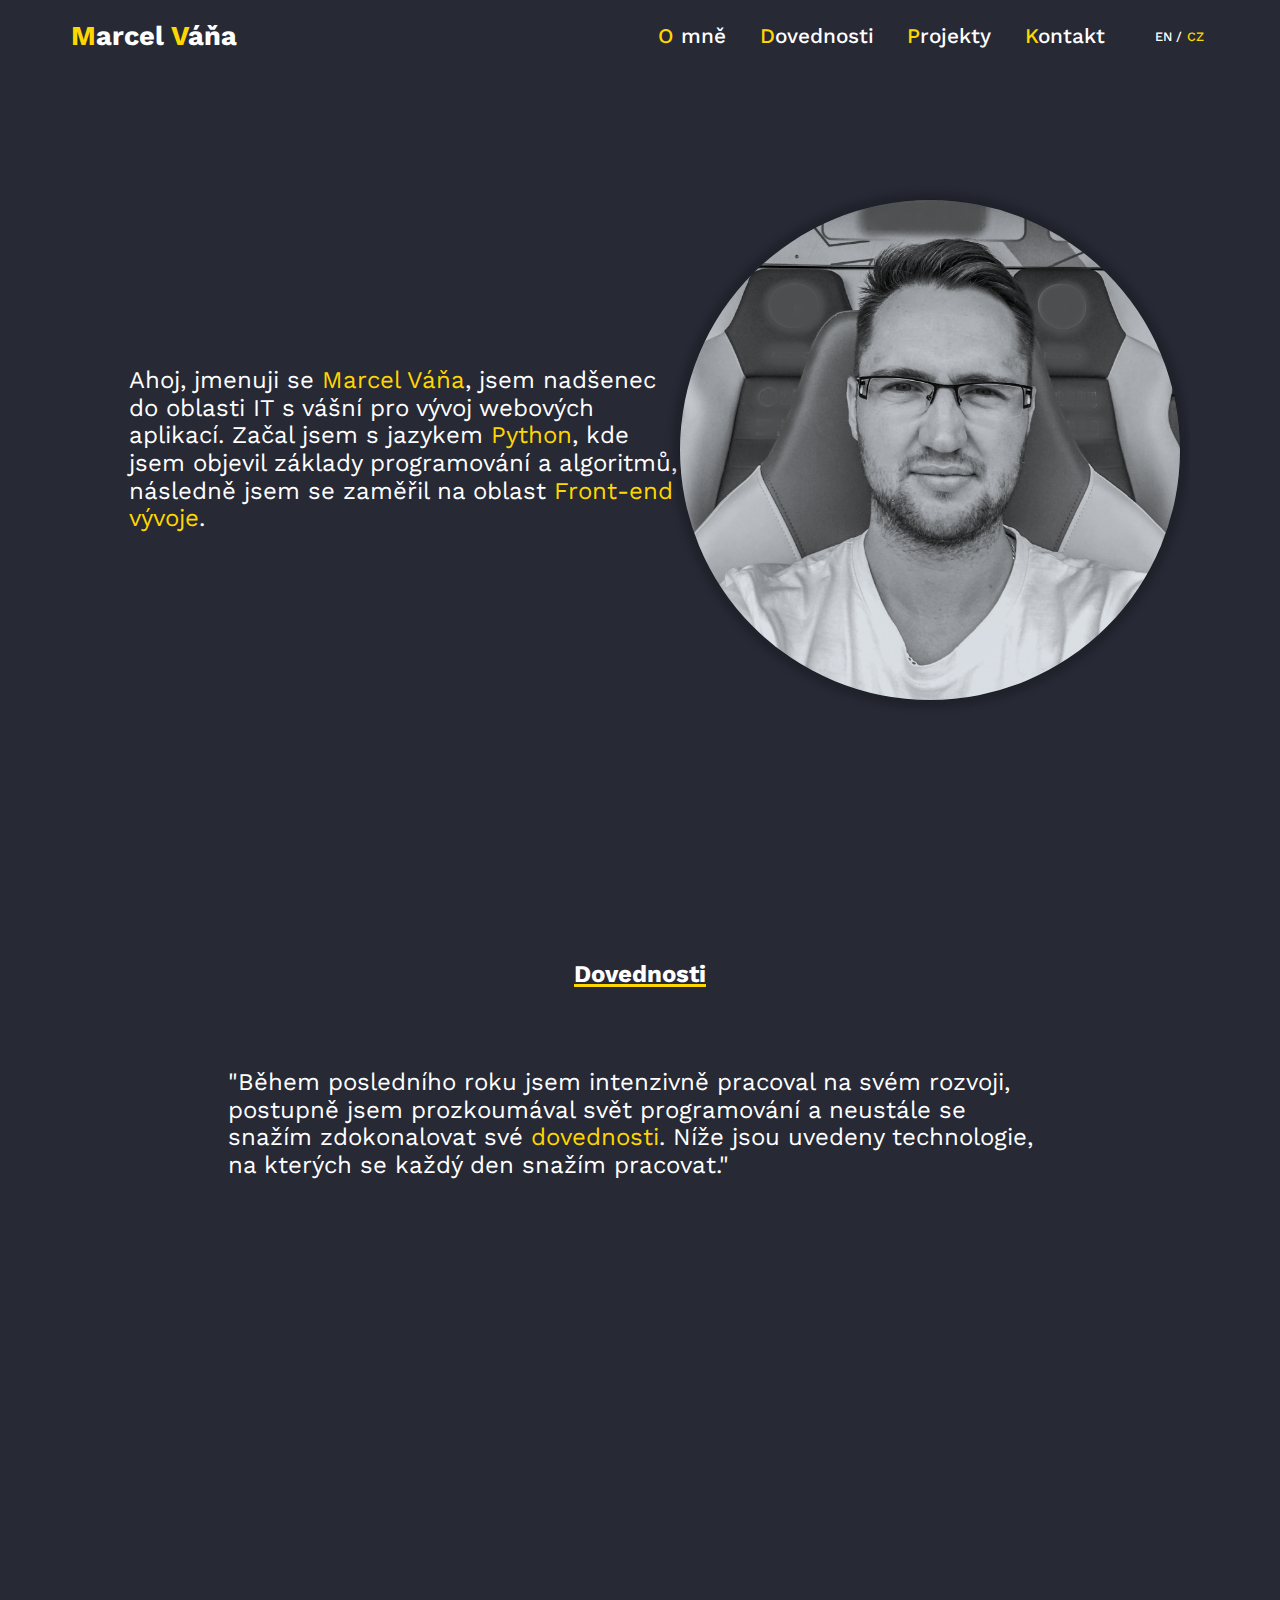
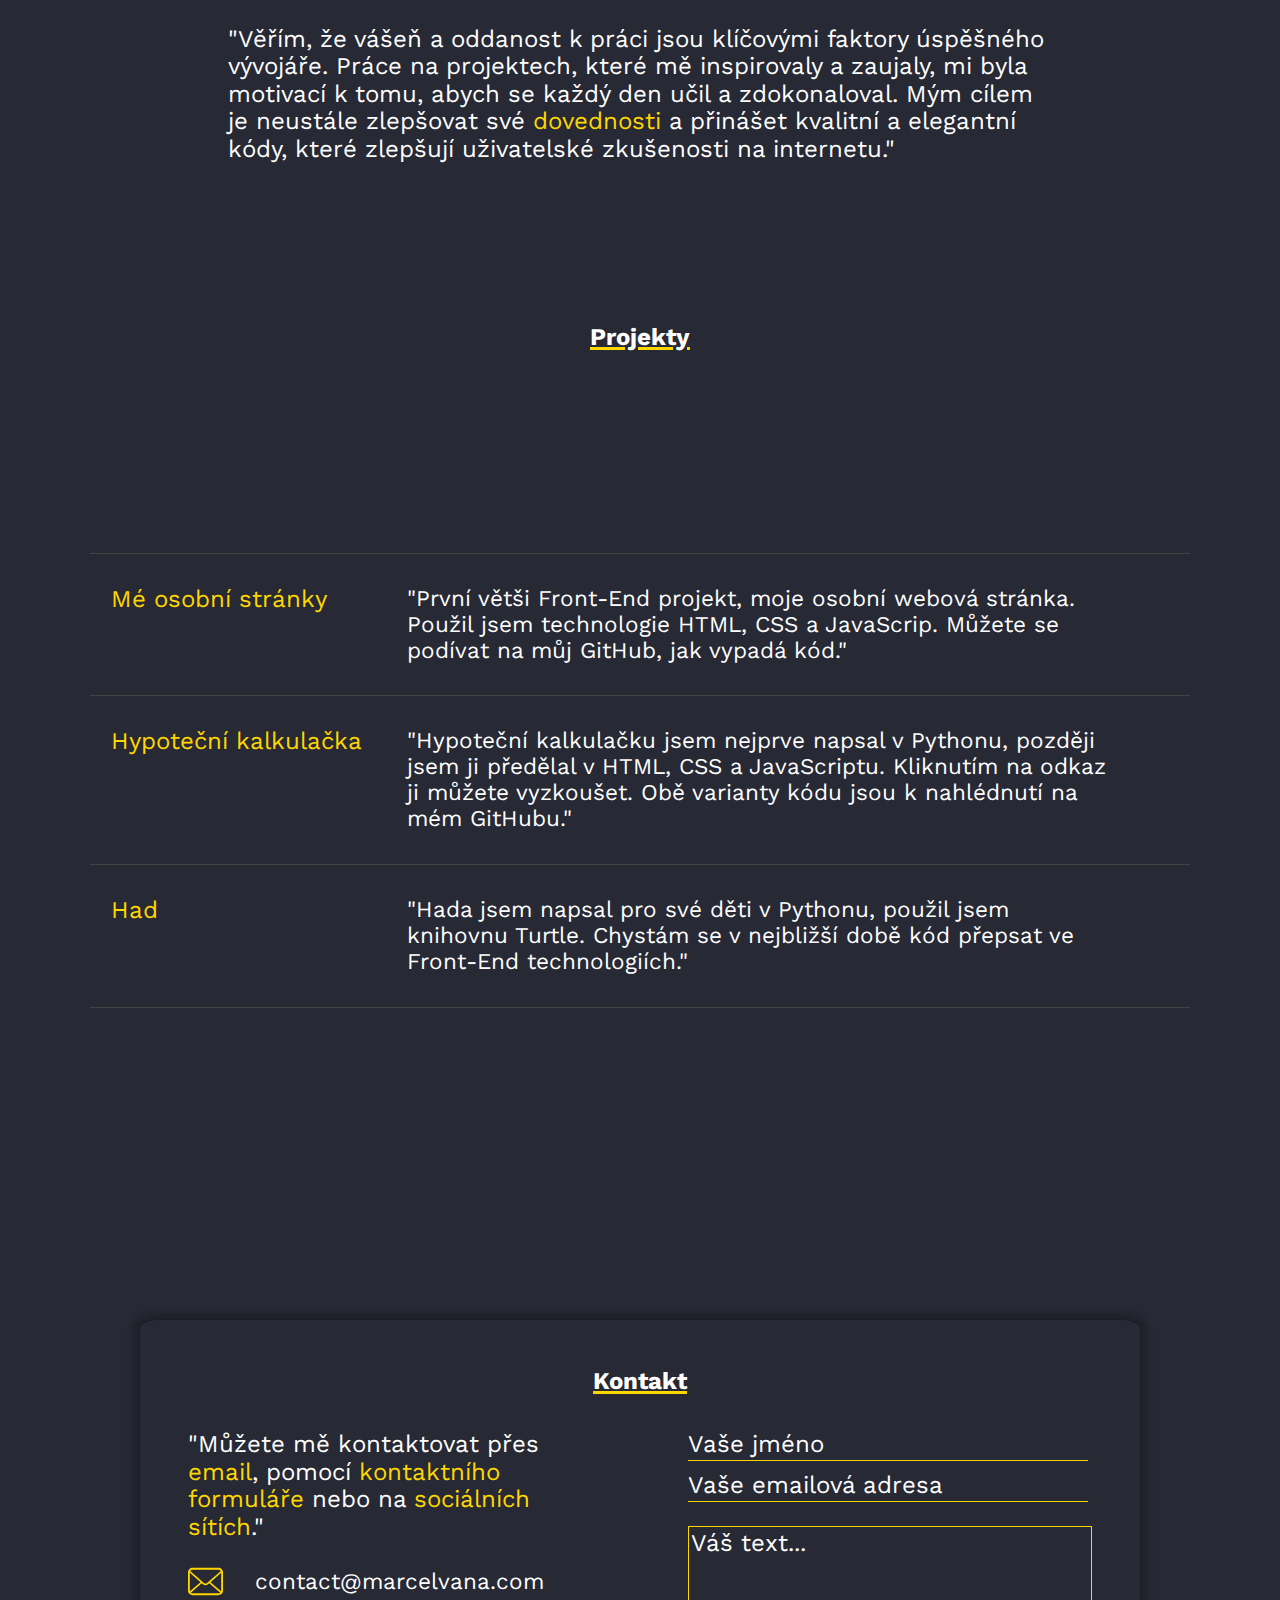
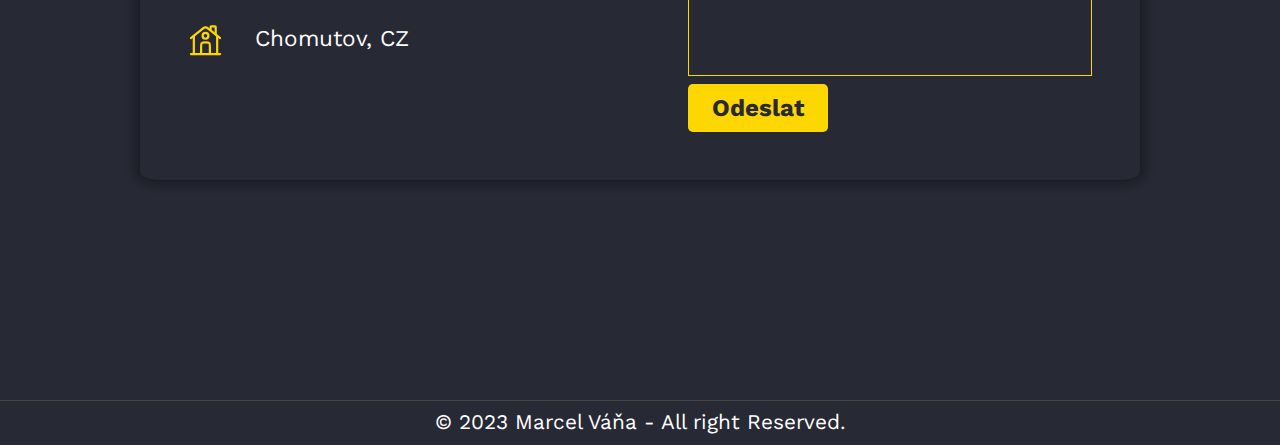
==== commit ffac49eb: "Přidán skill Git do cz.html" ====
--- a/cz.html
+++ b/cz.html
@@ -64,6 +64,9 @@
                         <li>     
                             <svg class="hiddenL" width="35px" height="35px" viewBox="0 0 16 16" xmlns="http://www.w3.org/2000/svg" fill="none"><g id="SVGRepo_bgCarrier" stroke-width="0"></g><g id="SVGRepo_tracerCarrier" stroke-linecap="round" stroke-linejoin="round"></g><g id="SVGRepo_iconCarrier"><path fill="#1ABCFE" d="M8.55 8c0-1.289 1.019-2.333 2.275-2.333C12.082 5.667 13.1 6.71 13.1 8c0 1.289-1.018 2.333-2.275 2.333C9.57 10.333 8.55 9.29 8.55 8z"></path><path fill="#0ACF83" d="M4 12.667c0-1.289 1.019-2.334 2.275-2.334H8.55v2.334C8.55 13.955 7.531 15 6.275 15S4 13.955 4 12.667z"></path><path fill="#FF7262" d="M8.55 1v4.667h2.275c1.257 0 2.275-1.045 2.275-2.334C13.1 2.045 12.082 1 10.825 1H8.55z"></path><path fill="#F24E1E" d="M4 3.333c0 1.289 1.019 2.334 2.275 2.334H8.55V1H6.275C5.019 1 4 2.045 4 3.333z"></path><path fill="#A259FF" d="M4 8c0 1.289 1.019 2.333 2.275 2.333H8.55V5.667H6.275C5.019 5.667 4 6.71 4 8z"></path></g></svg>
                         </li>
+                        <li>
+                            <svg class="hiddenR" width="35px" height="35px" viewBox="0 0 32 32" fill="none" xmlns="http://www.w3.org/2000/svg"><g id="SVGRepo_bgCarrier" stroke-width="0"></g><g id="SVGRepo_tracerCarrier" stroke-linecap="round" stroke-linejoin="round"></g><g id="SVGRepo_iconCarrier"> <path d="M2.58536 17.4132C1.80488 16.6327 1.80488 15.3673 2.58536 14.5868L14.5868 2.58536C15.3673 1.80488 16.6327 1.80488 17.4132 2.58536L29.4146 14.5868C30.1951 15.3673 30.1951 16.6327 29.4146 17.4132L17.4132 29.4146C16.6327 30.1951 15.3673 30.1951 14.5868 29.4146L2.58536 17.4132Z" fill="#EE513B"></path> <path d="M12.1489 5.06152L10.9336 6.27686L14.0725 9.41577C13.9455 9.68819 13.8746 9.99201 13.8746 10.3124C13.8746 11.222 14.4461 11.9981 15.2496 12.3012V19.9798C14.4461 20.2829 13.8746 21.059 13.8746 21.9686C13.8746 23.1422 14.826 24.0936 15.9996 24.0936C17.1732 24.0936 18.1246 23.1422 18.1246 21.9686C18.1246 21.144 17.6549 20.429 16.9684 20.0768V12.3117L19.9689 15.3122C19.8481 15.5791 19.7809 15.8754 19.7809 16.1874C19.7809 17.361 20.7323 18.3124 21.9059 18.3124C23.0795 18.3124 24.0309 17.361 24.0309 16.1874C24.0309 15.0138 23.0795 14.0624 21.9059 14.0624C21.6778 14.0624 21.4582 14.0983 21.2522 14.1648L18.0297 10.9423C18.0914 10.7433 18.1246 10.5317 18.1246 10.3124C18.1246 9.13878 17.1732 8.18738 15.9996 8.18738C15.7803 8.18738 15.5688 8.22061 15.3697 8.2823L12.1489 5.06152Z" fill="white"></path> </g></svg>
+                        </li>
                     </ul>
                     <ul id="list_name">
                         <li class="hiddenL">HTML</li>
@@ -71,6 +74,7 @@
                         <li class="hiddenL">JavaScript</li>
                         <li class="hiddenR">Python</li>
                         <li class="hiddenL">Figma</li>
+                        <li class="hiddenR">Git</li>
                     </ul>
                 </div>
                     <p>"Věřím, že vášeň a oddanost k práci jsou klíčovými faktory úspěšného vývojáře. Práce na projektech, které mě inspirovaly a zaujaly, mi byla motivací k tomu, abych se každý den učil a zdokonaloval. Mým cílem je neustále zlepšovat své <span class="gold">dovednosti</span> a přinášet kvalitní a elegantní kódy, které zlepšují uživatelské zkušenosti na internetu."</p>
@@ -112,7 +116,7 @@
                     <p>"Hypoteční kalkulačku jsem nejprve napsal v Pythonu, později jsem ji předělal v HTML, CSS a JavaScriptu. Kliknutím na odkaz ji můžete vyzkoušet. Obě varianty kódu jsou k nahlédnutí na mém GitHubu."</p>
                 </div>
                 <div class="links hiddenR">
-                    <a class="icon_github marked_icon" href="#" target="_blank">
+                    <a class="icon_github marked_icon" href="https://github.com/Marselinho17/Mortage-Calculator.git" target="_blank">
                         <svg class="gitHub" width="30px" height="30px" viewBox="0 0 20 20" version="1.1" xmlns="http://www.w3.org/2000/svg" xmlns:xlink="http://www.w3.org/1999/xlink" fill="#ffffff"><g id="SVGRepo_bgCarrier" stroke-width="0"></g><g id="SVGRepo_tracerCarrier" stroke-linecap="round" stroke-linejoin="round"></g><g id="SVGRepo_iconCarrier"> <title>github [#ffffff]</title> <desc>Created with Sketch.</desc> <defs> </defs> <g id="Page-1" stroke="none" stroke-width="1" fill="none" fill-rule="evenodd"> <g id="Dribbble-Light-Preview" transform="translate(-140.000000, -7559.000000)" fill="#ffffff"> <g id="icons" transform="translate(56.000000, 160.000000)"> <path d="M94,7399 C99.523,7399 104,7403.59 104,7409.253 C104,7413.782 101.138,7417.624 97.167,7418.981 C96.66,7419.082 96.48,7418.762 96.48,7418.489 C96.48,7418.151 96.492,7417.047 96.492,7415.675 C96.492,7414.719 96.172,7414.095 95.813,7413.777 C98.04,7413.523 100.38,7412.656 100.38,7408.718 C100.38,7407.598 99.992,7406.684 99.35,7405.966 C99.454,7405.707 99.797,7404.664 99.252,7403.252 C99.252,7403.252 98.414,7402.977 96.505,7404.303 C95.706,7404.076 94.85,7403.962 94,7403.958 C93.15,7403.962 92.295,7404.076 91.497,7404.303 C89.586,7402.977 88.746,7403.252 88.746,7403.252 C88.203,7404.664 88.546,7405.707 88.649,7405.966 C88.01,7406.684 87.619,7407.598 87.619,7408.718 C87.619,7412.646 89.954,7413.526 92.175,7413.785 C91.889,7414.041 91.63,7414.493 91.54,7415.156 C90.97,7415.418 89.522,7415.871 88.63,7414.304 C88.63,7414.304 88.101,7413.319 87.097,7413.247 C87.097,7413.247 86.122,7413.234 87.029,7413.87 C87.029,7413.87 87.684,7414.185 88.139,7415.37 C88.139,7415.37 88.726,7417.2 91.508,7416.58 C91.513,7417.437 91.522,7418.245 91.522,7418.489 C91.522,7418.76 91.338,7419.077 90.839,7418.982 C86.865,7417.627 84,7413.783 84,7409.253 C84,7403.59 88.478,7399 94,7399" id="github-[#ffffff]"> </path> </g> </g> </g> </g></svg>
                     </a>
                 </div>
@@ -128,7 +132,7 @@
                     <p>"Hada jsem napsal pro své děti v Pythonu, použil jsem knihovnu Turtle. Chystám se v nejbližší době kód přepsat ve Front-End technologiích."</p>
                 </div>
                 <div class="links hiddenR">
-                    <a class="icon_github marked_icon" href="#" target="_blank">
+                    <a class="icon_github marked_icon" href="https://github.com/Marselinho17/Snake-game.git" target="_blank">
                         <svg width="30px" height="30px" viewBox="0 0 20 20" version="1.1" xmlns="http://www.w3.org/2000/svg" xmlns:xlink="http://www.w3.org/1999/xlink" fill="#ffffff"><g id="SVGRepo_bgCarrier" stroke-width="0"></g><g id="SVGRepo_tracerCarrier" stroke-linecap="round" stroke-linejoin="round"></g><g id="SVGRepo_iconCarrier"> <title>github [#ffffff]</title> <desc>Created with Sketch.</desc> <defs> </defs> <g id="Page-1" stroke="none" stroke-width="1" fill="none" fill-rule="evenodd"> <g id="Dribbble-Light-Preview" transform="translate(-140.000000, -7559.000000)" fill="#ffffff"> <g id="icons" transform="translate(56.000000, 160.000000)"> <path d="M94,7399 C99.523,7399 104,7403.59 104,7409.253 C104,7413.782 101.138,7417.624 97.167,7418.981 C96.66,7419.082 96.48,7418.762 96.48,7418.489 C96.48,7418.151 96.492,7417.047 96.492,7415.675 C96.492,7414.719 96.172,7414.095 95.813,7413.777 C98.04,7413.523 100.38,7412.656 100.38,7408.718 C100.38,7407.598 99.992,7406.684 99.35,7405.966 C99.454,7405.707 99.797,7404.664 99.252,7403.252 C99.252,7403.252 98.414,7402.977 96.505,7404.303 C95.706,7404.076 94.85,7403.962 94,7403.958 C93.15,7403.962 92.295,7404.076 91.497,7404.303 C89.586,7402.977 88.746,7403.252 88.746,7403.252 C88.203,7404.664 88.546,7405.707 88.649,7405.966 C88.01,7406.684 87.619,7407.598 87.619,7408.718 C87.619,7412.646 89.954,7413.526 92.175,7413.785 C91.889,7414.041 91.63,7414.493 91.54,7415.156 C90.97,7415.418 89.522,7415.871 88.63,7414.304 C88.63,7414.304 88.101,7413.319 87.097,7413.247 C87.097,7413.247 86.122,7413.234 87.029,7413.87 C87.029,7413.87 87.684,7414.185 88.139,7415.37 C88.139,7415.37 88.726,7417.2 91.508,7416.58 C91.513,7417.437 91.522,7418.245 91.522,7418.489 C91.522,7418.76 91.338,7419.077 90.839,7418.982 C86.865,7417.627 84,7413.783 84,7409.253 C84,7403.59 88.478,7399 94,7399" id="github-[#ffffff]"> </path> </g> </g> </g> </g></svg>
                     </a>
                 </div>
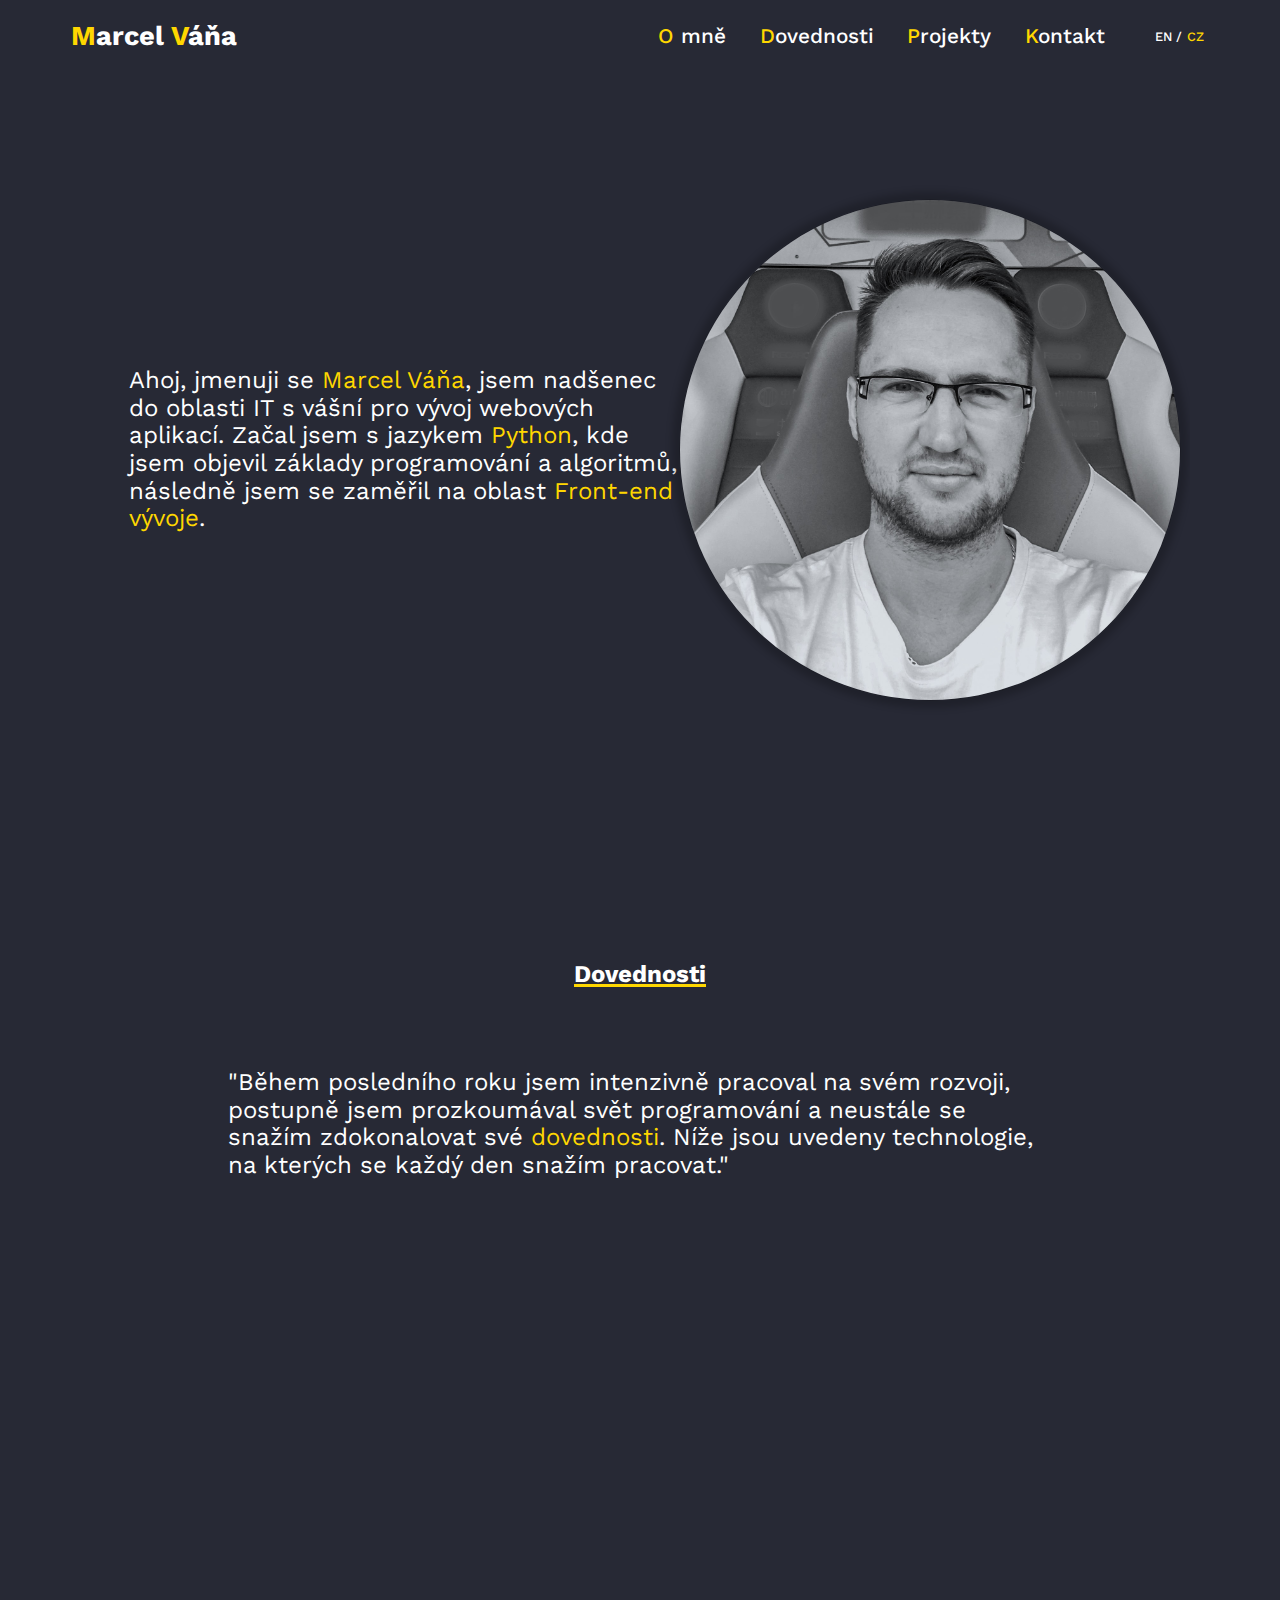
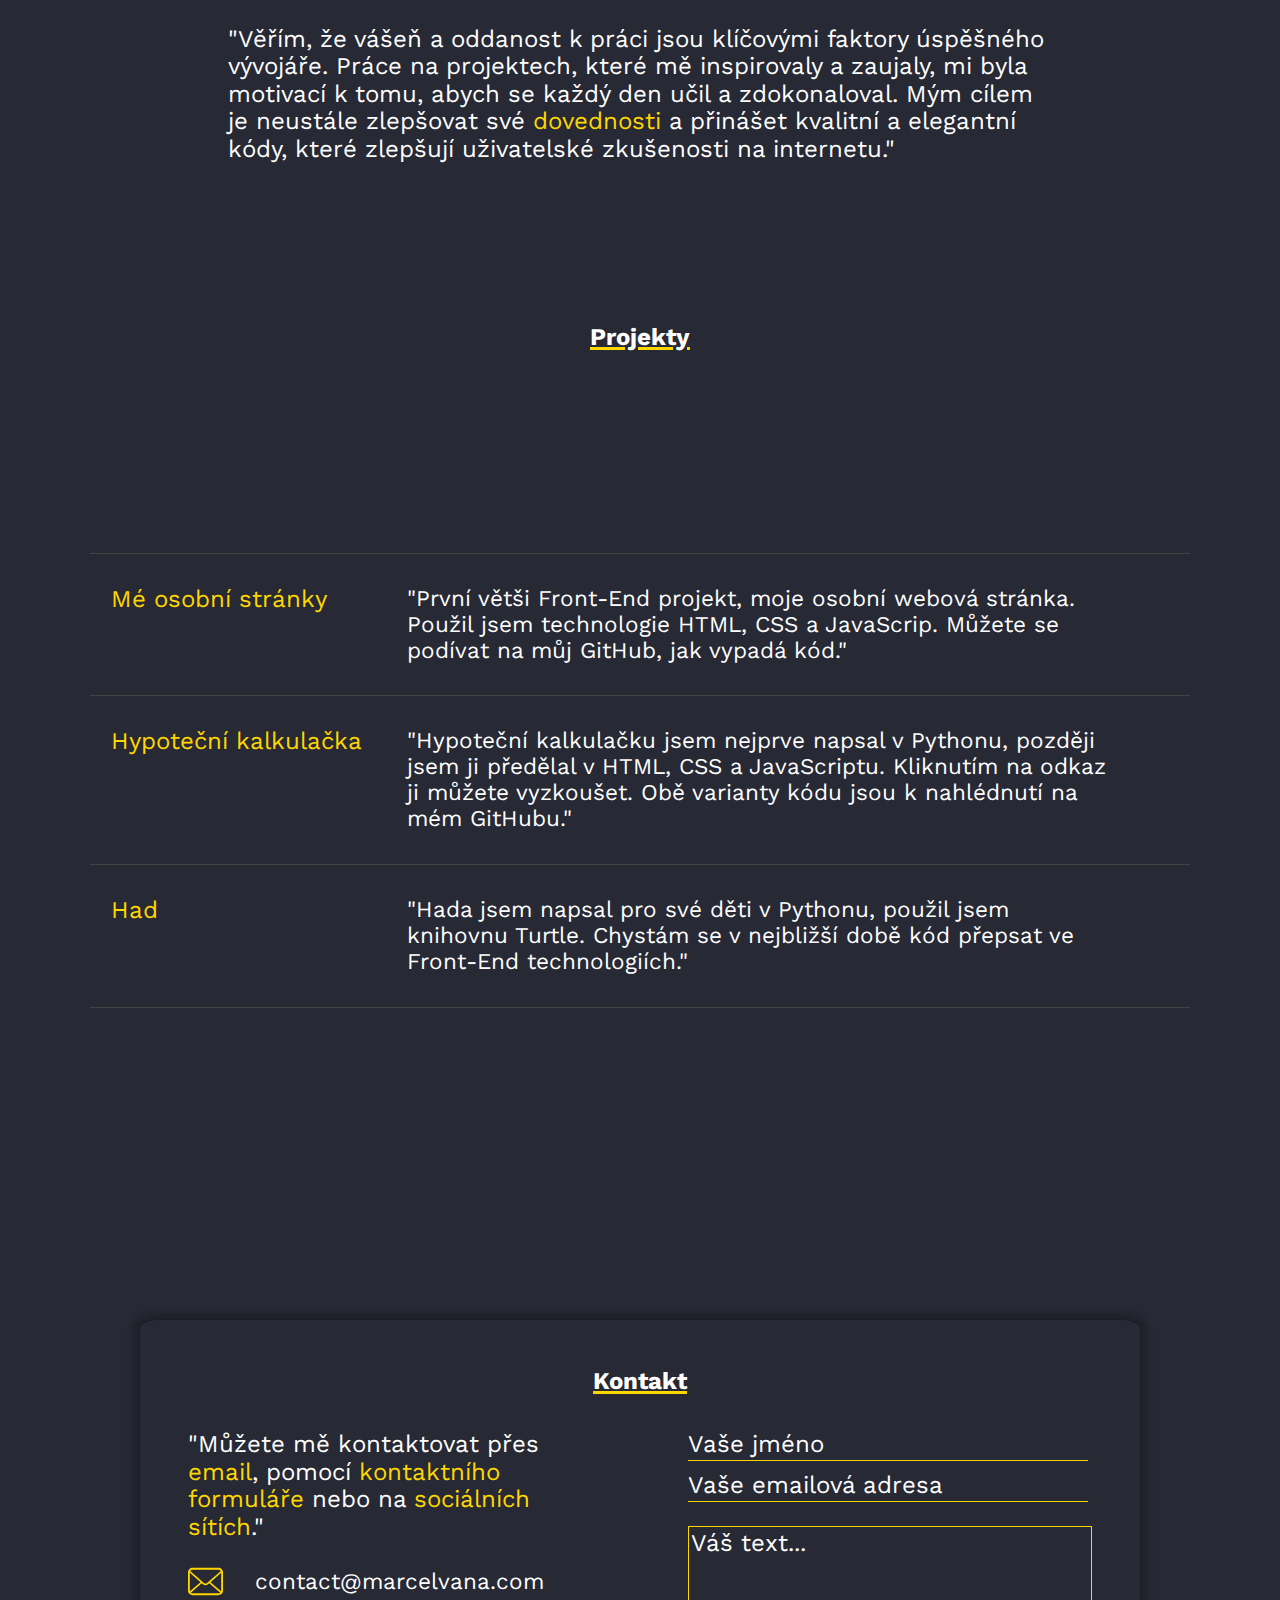
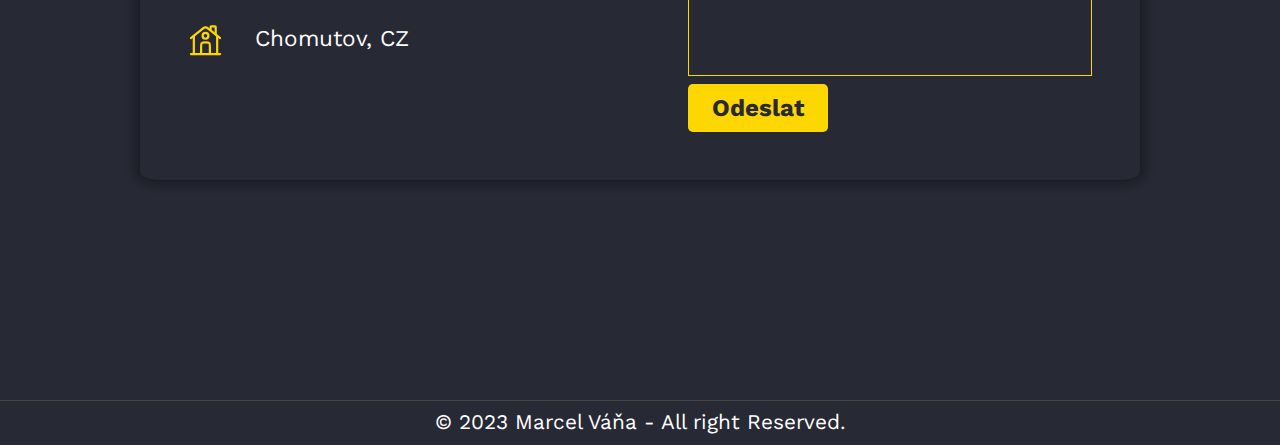
==== commit d120f90d: "Změna velikosti foto" ====
--- a/cz.html
+++ b/cz.html
@@ -36,7 +36,7 @@
     
     <main>
         <section class="content" id="about_me">
-            <div class="image_container"><img class="main_image" src="./Image/Marcel_Vana.png" alt="Marcel Váňa"></div>
+            <div class="image_container"><img class="main_image" src="./Image/Marcel_Vana.jpg" alt="Marcel Váňa"></div>
             <p class=" text_about_me">Ahoj, jmenuji se <span class="gold">Marcel Váňa</span>, jsem nadšenec do oblasti IT s vášní pro vývoj webových aplikací. Začal jsem s jazykem  <span class="gold">Python</span>, kde jsem objevil základy programování a algoritmů, následně jsem se zaměřil na oblast <span class="gold">Front-end vývoje</span>.</p>
         </section>
 
--- a/CSS/style.css
+++ b/CSS/style.css
@@ -244,10 +244,13 @@
 
     .container_languages {
         margin-left: 0;
+        margin-top: 1rem;
+  
     }
 
     a.languages {
-        font-size: clamp(.7rem, 2vw, 1.2rem);
+        font-size: clamp(1rem, 2.5vw, 1.5rem);
+        font-style: italic;
     }
 }
 
